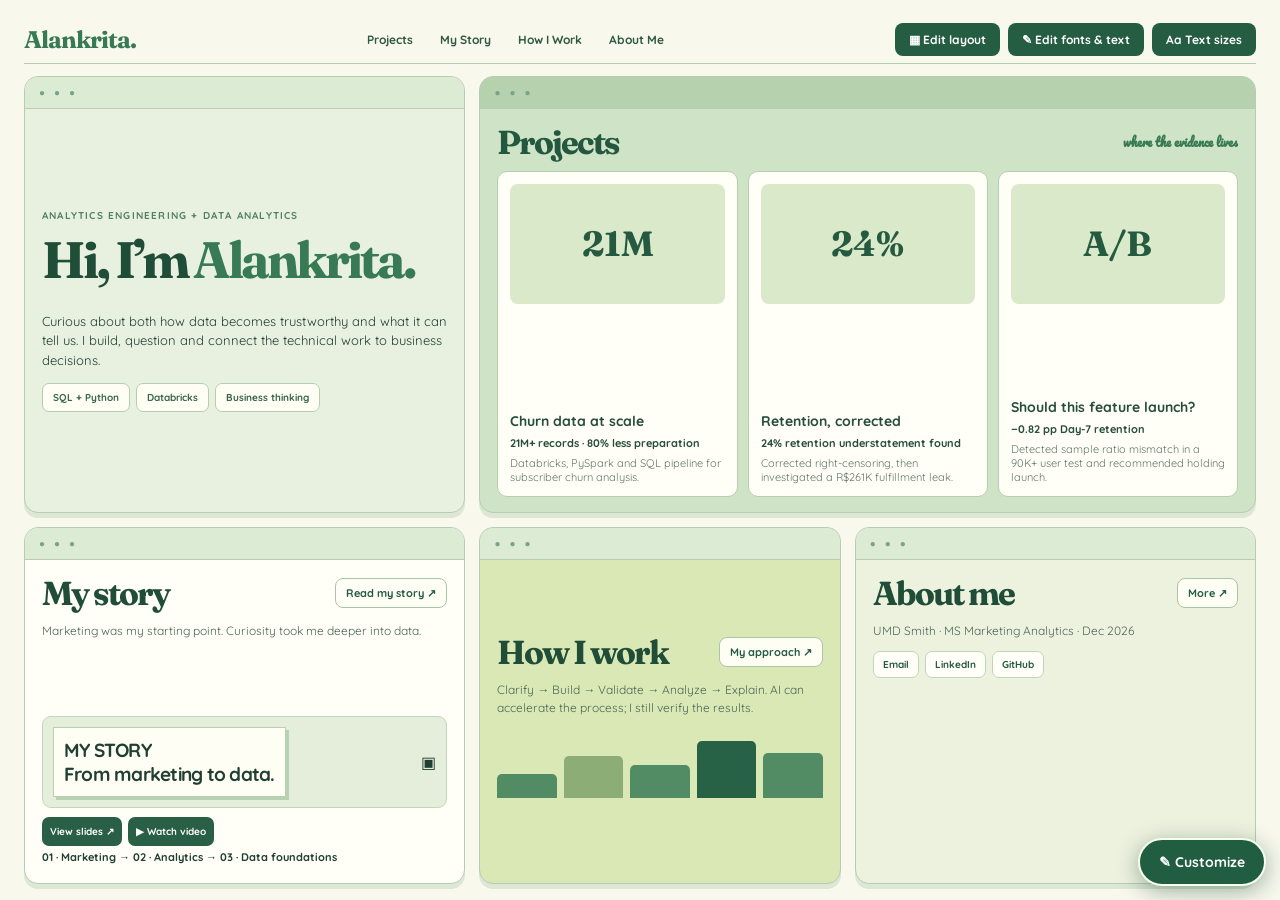
==== index.html @ 5e0993a4 "Add select-any-element visual drag and resize editing on GitHub portfolio" ====
<!doctype html><html lang="en"><head><meta charset="utf-8"><meta name="viewport" content="width=device-width,initial-scale=1"><title>Alankrita Srivastava — Portfolio</title><link rel="preconnect" href="https://fonts.googleapis.com"><style>@import url('https://fonts.googleapis.com/css2?family=DM+Sans:wght@400;600;700;800&family=Space+Grotesk:wght@400;600;700&display=swap');
:root{--h:"Space Grotesk";--b:"DM Sans";--a:"Space Grotesk"}*{box-sizing:border-box}body{margin:0;background:#f8f8ed;color:#203e31;font-family:var(--b),sans-serif}button,input,textarea,select{font:inherit}button{cursor:pointer}.shell{height:100dvh;max-width:1450px;margin:auto;padding:16px 24px;display:flex;flex-direction:column;gap:12px}.top{height:48px;display:flex;align-items:center;justify-content:space-between;gap:10px;flex-shrink:0;border-bottom:1px solid #b9cdb4}.logo{font-family:var(--h);font-size:24px;color:#20533b;font-weight:700;letter-spacing:-1px}.nav{display:flex;gap:15px}.nav button{border:0;background:transparent;color:#315a43;font-size:12px;font-weight:800}.edit{background:#255d42;border:0;border-radius:8px;padding:9px 14px;color:white;font-size:12px;font-weight:800}.dashboard{flex:1;min-height:0;display:grid;grid-template-columns:1.1fr .9fr 1fr;grid-template-rows:1.1fr .9fr;gap:14px}.tile{position:relative;min-height:0;overflow:hidden;border:1px solid #b8cbb4;border-radius:14px;padding:48px 17px 15px;background:#fffef7;box-shadow:0 5px 0 #dce8d4}.tile:before{content:"";position:absolute;top:0;left:0;right:0;height:31px;background:#dcebd4;border-bottom:1px solid #b9cdb4}.tile:after{content:"●  ●  ●";position:absolute;top:9px;left:14px;color:#79a389;font-size:10px;letter-spacing:3px}.tile>*{position:relative}.intro{grid-column:1;grid-row:1;background:#e8f0df;display:flex;flex-direction:column;justify-content:center}.projects{grid-column:2/4;grid-row:1;background:#cfe3c7;display:flex;flex-direction:column;gap:12px}.projects:before{background:#b5d1ad}.story{grid-column:1;grid-row:2;display:flex;flex-direction:column}.how{grid-column:2;grid-row:2;background:#d9e8b5;display:flex;flex-direction:column;justify-content:center}.about{grid-column:3;grid-row:2;background:#edf2df}.eyebrow{font-size:10px;font-weight:800;letter-spacing:1.2px;color:#518062}h1,h2{font-family:var(--h),sans-serif;line-height:1.02;letter-spacing:-.06em}h1{font-size:clamp(33px,4vw,58px);margin:12px 0}h1 em{color:#387a54;font-style:normal}h2{font-size:clamp(23px,2.6vw,38px);margin:0}.intro p{font-size:13px;line-height:1.5}.chips{display:flex;gap:6px;flex-wrap:wrap}.chips span{background:#fffef5;color:#37664b;border:1px solid #b5cfae;border-radius:7px;padding:7px 10px;font-size:10px;font-weight:800}.head{display:flex;align-items:center;justify-content:space-between;gap:8px}.head button{border:1px solid #a9c5a7;background:#fffef5;border-radius:8px;padding:7px 10px;font-size:11px;font-weight:800;color:#255b44}.projects h2{color:#23573e}.hand{font-family:var(--a);font-size:12px;color:#4e7557;font-weight:700}.projectlist{flex:1;min-height:0;display:grid;grid-template-columns:repeat(3,minmax(0,1fr));gap:10px}.project{background:#fffef7;border:1px solid #b6cfae;border-radius:10px;text-align:left;padding:12px;display:flex;flex-direction:column;justify-content:space-between;gap:8px;color:#264d3a;min-height:0}.project:hover{transform:translateY(-3px);box-shadow:0 6px 0 #b0cba5}.glyph{background:#d9e9ca;border-radius:8px;display:grid;place-items:center;width:100%;height:40%;min-height:48px;color:#255a40;font-family:var(--h);font-size:clamp(19px,3vw,35px);font-weight:700}.project b{display:block;font-size:14px}.project strong{display:block;font-size:11px;margin:6px 0}.project small{display:block;font-size:11px;color:#627867}.story p,.about p,.how p{font-size:12px;line-height:1.45;color:#4b6654}.steps{font-size:11px;font-weight:800;line-height:2}.links{display:flex;gap:6px;flex-wrap:wrap}.links a{color:#245a41;text-decoration:none;background:#fffef7;border:1px solid #bfd5b7;padding:6px 9px;border-radius:7px;font-size:10px;font-weight:800}.story-art{margin:auto 0 9px;background:#e4eeda;border:1px solid #c2d6bd;border-radius:9px;padding:10px;display:flex;align-items:center;justify-content:space-between;gap:8px}.mini-slide{background:#fffef5;padding:10px;box-shadow:3px 3px 0 #b7d1b1;border:1px solid #b7d1b1;font-size:clamp(12px,1.5vw,19px);font-weight:800;letter-spacing:-.04em}.story-actions{display:flex;gap:6px}.story-actions button{border:0;border-radius:7px;padding:8px;background:#285f45;color:white;font-size:10px;font-weight:800}.widget-graphic{margin:10px 0;display:flex;align-items:end;gap:7px;height:60px}.widget-graphic span{flex:1;border-radius:5px 5px 0 0;background:#518c65}.widget-graphic span:nth-child(1){height:40%}.widget-graphic span:nth-child(2){height:70%;background:#8cad76}.widget-graphic span:nth-child(3){height:55%}.widget-graphic span:nth-child(4){height:95%;background:#286246}.widget-graphic span:nth-child(5){height:75%}.overlay{position:fixed;inset:0;background:#183528bb;display:grid;place-items:center;padding:15px;z-index:10;backdrop-filter:blur(6px)}[hidden]{display:none!important}.dialog{width:min(700px,100%);max-height:90dvh;overflow:auto;background:#fbfcf2;border:2px solid #adc7a9;border-radius:17px;padding:28px;position:relative}.dialog h2{font-size:30px;margin:4px 0 15px}.close{position:absolute;right:18px;top:15px;background:white;border:1px solid #a6c5a6;border-radius:50%;width:34px;height:34px;font-size:22px}.detail{background:white;border:1px solid #c6d9bd;padding:13px;border-radius:10px;margin:9px 0;font-size:13px;line-height:1.55}.detail b{display:block;color:#276044;margin-bottom:4px}.video{aspect-ratio:16/9;width:100%;border:0;border-radius:12px;margin:9px 0}.editorgrid{display:grid;grid-template-columns:1fr 1fr;gap:10px}.field{display:flex;flex-direction:column;gap:5px;font-size:12px;font-weight:800}.field input,.field textarea,.field select{padding:10px;border:1px solid #b4cdae;border-radius:10px;background:white;color:#203d32;min-width:0}.field textarea{min-height:75px}.full{grid-column:1/-1}.action{border:0;background:#275c43;color:white;padding:11px 16px;border-radius:9px;font-size:12px;font-weight:800;margin:8px 6px 0 0}.muted{color:#526c5c;font-size:12px;line-height:1.5}.linkbtn{display:inline-block;color:#245b44;text-decoration:none;font-weight:800;font-size:12px;margin-top:12px}
@media(max-width:800px){.shell{padding:8px;gap:6px}.top{height:34px}.logo{font-size:20px}.nav{display:none}.dashboard{grid-template-columns:1fr 1fr;grid-template-rows:1fr 1.7fr 1fr;gap:7px}.tile{border-radius:10px;padding:30px 9px 7px}.tile:before{height:23px}.tile:after{top:6px;font-size:8px}.intro{grid-column:1/3;grid-row:1}.projects{grid-column:1/3;grid-row:2;gap:5px}.story{grid-column:1;grid-row:3}.how{grid-column:2;grid-row:3}.about{display:none}.intro h1{font-size:25px;margin:4px 0}.intro p{font-size:10px;line-height:1.25;margin:3px 0}.chips{display:none}.eyebrow{font-size:8px}.head h2,.projects h2{font-size:19px}.hand{font-size:9px}.projectlist{gap:5px}.project{padding:6px;gap:5px}.glyph{font-size:17px;min-height:32px}.project b{font-size:10px}.project strong{font-size:9px;margin:2px 0}.project small{display:none}.story p,.about p,.how p{font-size:9px;margin:4px 0}.steps{display:none}.story-art{margin:4px 0;padding:5px}.mini-slide{padding:5px;font-size:10px}.story-actions button{font-size:9px;padding:5px}.widget-graphic{height:33px;margin:4px 0}.head button{font-size:9px;padding:5px}.editorgrid{grid-template-columns:1fr}}
.live-preview{background:#f4f5e9;border:1px solid #c5d6b9;border-radius:12px;padding:16px;margin:8px 0 12px}.live-preview h2{font-size:38px;margin:8px 0}.live-preview p{font-size:15px}.live-preview #liveAccent{font-size:25px}.live-tag{font-size:10px;letter-spacing:1px;font-weight:800;color:#69806b}h1,h2{color:var(--heading-color,#204d38)}body{color:var(--body-color,#203e31)}h1 em,.logo,.hand{color:var(--accent-color,#387a54)}.dialog{width:min(800px,100%)}.field select{cursor:pointer}.field input[type=color]{padding:4px}
.editor-actions{display:flex;align-items:center;gap:8px}
.layout-toolbar{display:flex;align-items:center;gap:10px;flex-wrap:wrap;background:#e0ebd4;border:1px solid #b4cda9;padding:8px 12px;border-radius:9px;font-size:11px;font-weight:800}
.layout-toolbar[hidden]{display:none!important}
.layout-toolbar button{border:1px solid #9fbd9e;background:#fffef5;border-radius:7px;color:#26563e;padding:6px 9px;font-size:11px;font-weight:800;cursor:pointer}
.dashboard.layout-mode{display:block;position:relative;touch-action:none;overflow:hidden;background:repeating-linear-gradient(0deg,transparent 0 23px,#d7e6d04d 24px),repeating-linear-gradient(90deg,transparent 0 23px,#d7e6d04d 24px);border:1px dashed #a7c1a0;border-radius:12px}
.dashboard.layout-mode .tile{position:absolute!important;display:flex;flex-direction:column;grid-column:auto!important;grid-row:auto!important;min-width:130px;min-height:115px;max-width:none;max-height:none;box-sizing:border-box;box-shadow:0 6px 0 #a6c7a777;user-select:none}
.dashboard.layout-mode .tile:before{cursor:grab}
.dashboard.layout-mode .tile.dragging{z-index:9;box-shadow:0 12px 24px #264d3933}
.dashboard.layout-mode .tile:after{pointer-events:none}
.widget-handle{position:absolute!important;z-index:4;top:0;left:0;right:0;height:32px;cursor:grab;touch-action:none}
.widget-handle:active{cursor:grabbing}
.widget-resize{position:absolute!important;z-index:5;right:1px;bottom:1px;width:24px;height:24px;cursor:nwse-resize;touch-action:none;background:linear-gradient(135deg,transparent 54%,#3d7a55 56%,#3d7a55 62%,transparent 64%,transparent 72%,#3d7a55 74%,#3d7a55 80%,transparent 82%);border-radius:0 0 10px 0}
.dashboard.layout-mode .tile .projectlist{min-height:0}
.dashboard.layout-mode .tile .project{overflow:hidden}
@media(max-width:800px){.editor-actions{gap:4px}.editor-actions .edit{padding:6px;font-size:9px}.layout-toolbar{font-size:9px;gap:5px}.layout-toolbar button{font-size:9px;padding:5px}.dashboard.layout-mode{display:grid;position:relative;touch-action:auto;overflow:visible}.dashboard.layout-mode .tile{position:relative!important;min-width:0;min-height:0;left:auto!important;top:auto!important;width:auto!important;height:auto!important;grid-column:initial!important;grid-row:initial!important}.dashboard.layout-mode .intro{grid-column:1/3!important;grid-row:1!important}.dashboard.layout-mode .projects{grid-column:1/3!important;grid-row:2!important}.dashboard.layout-mode .story{grid-column:1!important;grid-row:3!important}.dashboard.layout-mode .how{grid-column:2!important;grid-row:3!important}.widget-handle,.widget-resize{display:none!important}}

.dashboard .free-image{position:absolute;z-index:12;border:1px solid #8aa98e;border-radius:9px;box-shadow:0 5px 16px #1b3d2933;overflow:hidden;background:transparent;touch-action:none}
.dashboard .free-image img{width:100%;height:100%;object-fit:contain;display:block;pointer-events:none}
.dashboard .free-image .image-drag{position:absolute;inset:0;cursor:move;touch-action:none}
.dashboard .free-image .image-size{position:absolute;right:0;bottom:0;width:23px;height:23px;background:#245c43cc;color:white;cursor:nwse-resize;text-align:center;line-height:23px;touch-action:none}
.dashboard .free-image .image-delete{position:absolute;right:2px;top:2px;border:0;border-radius:50%;width:25px;height:25px;background:#fff;color:#6b2935;cursor:pointer;font-weight:900;z-index:2}
.dashboard:not(.image-editing) .free-image{border:0;box-shadow:none;pointer-events:none}
.dashboard:not(.image-editing) .free-image .image-drag,.dashboard:not(.image-editing) .free-image .image-size,.dashboard:not(.image-editing) .free-image .image-delete{display:none}
.dashboard.image-editing .free-image{outline:2px dashed #437d53;outline-offset:2px}
.dashboard.layout-mode .tile{z-index:1}
.dashboard.layout-mode .tile.dragging{z-index:9}
@media(max-width:800px){.dashboard .free-image{display:none}}
.dashboard{position:relative}.dashboard.layout-mode .free-image{z-index:15}.dashboard.layout-mode:not(.image-editing) .free-image{pointer-events:none}
.font-size-panel{position:fixed;z-index:30;right:20px;bottom:20px;width:min(310px,calc(100vw - 40px));background:#fffef5;border:2px solid #7aa783;border-radius:14px;padding:15px;box-shadow:0 10px 30px #1b3d2944;color:#234a35}
.font-size-panel[hidden]{display:none!important}.font-size-panel input[type=range]{width:100%;accent-color:#2a6b49}.font-size-panel .size-row{display:flex;align-items:center;justify-content:space-between;gap:8px;margin:10px 0}.font-size-panel button{border:1px solid #a9c6aa;border-radius:7px;background:#e4efdb;color:#234a35;padding:6px 9px;font-weight:800}.font-edit-selected{outline:2px dashed #397c55!important;outline-offset:3px;cursor:text!important}.font-edit-active [data-font-key]{cursor:pointer}.font-edit-active [data-font-key]:hover{outline:1px dashed #397c55;outline-offset:2px}
#floatingEditor{position:fixed;right:14px;bottom:14px;z-index:1000;background:#205d41;color:white;border:2px solid #f7ffed;border-radius:999px;padding:13px 19px;font-weight:900;font-size:14px;box-shadow:0 5px 22px #143e2e66;display:block!important;visibility:visible!important}#floatingEditorMenu{position:fixed;right:14px;bottom:70px;z-index:1000;background:#fffef5;border:2px solid #8fb79b;border-radius:13px;padding:9px;box-shadow:0 8px 30px #163b2b44;width:min(250px,calc(100vw - 28px))}#floatingEditorMenu[hidden]{display:none!important}#floatingEditorMenu button{display:block;width:100%;text-align:left;background:transparent;color:#1d5139;border:0;border-radius:7px;padding:11px;font-weight:800;font-size:13px}#floatingEditorMenu button:hover{background:#e2efdd}.font-size-panel{bottom:76px!important;z-index:1001!important}@media(max-width:800px){.editor-actions{display:none!important}#floatingEditor{bottom:12px;right:12px}}
#elementControls{position:fixed;z-index:1100;left:50%;bottom:14px;transform:translateX(-50%);display:flex;align-items:center;gap:10px;flex-wrap:wrap;background:#fffef5;color:#24533d;border:2px solid #6e9f77;border-radius:12px;padding:9px 12px;box-shadow:0 7px 25px #173e2a55;font-size:12px}
#elementControls[hidden],#elementSelection[hidden]{display:none!important}#elementControls button{border:1px solid #a3c6a4;border-radius:7px;padding:6px;background:#e6efdc;color:#24533d;font-weight:800}
#elementSelection{position:fixed;z-index:1099;pointer-events:none;border:2px solid #237c4c;outline:1px dashed #fff;box-shadow:0 0 0 2px #237c4c44}
#elementMove{position:absolute;top:-24px;left:-2px;height:23px;background:#237c4c;color:white;font-size:11px;font-weight:800;padding:3px 12px;cursor:move;pointer-events:auto;touch-action:none}
#elementResize{position:absolute;right:-9px;bottom:-9px;background:#237c4c;color:white;border:2px solid white;border-radius:4px;width:23px;height:23px;text-align:center;cursor:nwse-resize;pointer-events:auto;touch-action:none}
body.free-edit-mode #desktopGrid .tile *:not(.widget-handle):not(.widget-resize){cursor:crosshair}body.free-edit-mode #desktopGrid .tile *:hover{outline:1px dashed #42895a}body.free-edit-mode #desktopGrid{overflow:visible}body.free-edit-mode #desktopGrid .tile{overflow:visible}
</style></head><body><div class="shell"><header class="top"><div class="logo">Alankrita.</div><nav class="nav"><button onclick="openDetail('projects')">Projects</button><button onclick="openDetail('story')">My Story</button><button onclick="openDetail('how')">How I Work</button><button onclick="openDetail('about')">About Me</button></nav><div class="editor-actions"><button class="edit" id="layoutToggle" onclick="toggleLayout()">▦ Edit layout</button><button class="edit" onclick="editSite()">✎ Edit fonts & text</button><button class="edit" id="sizeModeButton" onclick="toggleFontSizeMode()">Aa Text sizes</button></div></header><div class="layout-toolbar" id="layoutToolbar" hidden><span>Drag windows to move · Drag bottom-right corners to resize</span><button onclick="addImageFromPicker()">+ Add image</button><button onclick="addGraphic()">+ Graphic</button><button onclick="toggleFreeEdit()">◇ Edit every element</button><button onclick="resetLayout()">Reset layout</button><button onclick="downloadData()">Export changes</button><button onclick="toggleLayout()">Done</button></div><input type="file" id="imagePicker" accept="image/*" hidden onchange="receiveImageFiles(this.files)"><main class="dashboard" id="desktopGrid"><section class="tile intro" data-widget="intro"><div class="eyebrow">ANALYTICS ENGINEERING + DATA ANALYTICS</div><h1>Hi, I’m <em>Alankrita.</em></h1><p id="intro"></p><div class="chips"><span>SQL + Python</span><span>Databricks</span><span>Business thinking</span></div></section><section class="tile projects" data-widget="projects"><div class="head"><h2>Projects</h2><span class="hand">where the evidence lives</span></div><div class="projectlist" id="projects"></div></section><section class="tile story" data-widget="story"><div class="head"><h2>My story</h2><button onclick="openDetail('story')">Read my story ↗</button></div><p id="story"></p><div class="story-art"><div class="mini-slide">MY STORY<br>From marketing to data.</div><span>▣</span></div><div class="story-actions"><button onclick="openDetail('story')">View slides ↗</button><button onclick="openStoryVideo()">▶ Watch video</button></div><div class="steps">01 · Marketing → 02 · Analytics → 03 · Data foundations</div></section><section class="tile how" data-widget="how"><div class="head"><h2>How I work</h2><button onclick="openDetail('how')">My approach ↗</button></div><p id="how"></p><div class="widget-graphic"><span></span><span></span><span></span><span></span><span></span></div></section><section class="tile about" data-widget="about"><div class="head"><h2>About me</h2><button onclick="openDetail('about')">More ↗</button></div><p id="about"></p><div class="links"><a id="email">Email</a><a id="linkedin" target="_blank" rel="noopener noreferrer">LinkedIn</a><a id="github" target="_blank" rel="noopener noreferrer">GitHub</a></div></section></main></div><button id="floatingEditor" type="button" onclick="toggleEditorMenu()" aria-label="Open website editing tools">✎ Customize</button><div id="floatingEditorMenu" hidden><button onclick="toggleFontSizeMode();toggleEditorMenu()">Aa Resize text</button><button onclick="toggleLayout();toggleEditorMenu()">▦ Move widgets</button><button onclick="toggleFreeEdit();toggleEditorMenu()">◇ Edit every element</button><button onclick="editSite();toggleEditorMenu()">Fonts, colors & content</button><button onclick="addImageFromPicker();toggleEditorMenu()">+ Add image</button></div><div id="elementControls" hidden><strong id="elementLabel">Selected element</strong><span>Drag to move · corner to resize</span><button onclick="duplicateSelected()">Duplicate</button><button onclick="resetSelectedElement()">Reset</button><button onclick="toggleFreeEdit()">Done</button></div><div id="elementSelection" hidden><div id="elementMove" title="Drag element">Move</div><div id="elementResize" title="Resize element">↘</div></div><div class="font-size-panel" id="fontSizePanel" hidden><strong>Text size</strong><div id="fontSizeTarget" style="font-size:12px;margin:6px 0"></div><div class="size-row"><button onclick="adjustSelectedFont(-1)">−</button><input id="fontSizeRange" type="range" min="8" max="90" step="1" oninput="setSelectedFontSize(this.value)"><button onclick="adjustSelectedFont(1)">+</button><strong id="fontSizeValue"></strong></div><button onclick="applyFontSizeCategory()" id="applyAllSize">Apply to all in category</button><button onclick="resetSelectedFont()">Reset size</button><button onclick="closeFontPanel()">Done</button></div><div class="overlay" id="overlay" hidden><div class="dialog" role="dialog" aria-modal="true"><button class="close" onclick="closeDialog()" aria-label="Close">×</button><div id="dialogbody"></div></div></div><script>
const defaults={intro:"Curious about both how data becomes trustworthy and what it can tell us. I build, question and connect the technical work to business decisions.",story:"Marketing was my starting point. Curiosity took me deeper into data.",how:"Clarify → Build → Validate → Analyze → Explain. AI can accelerate the process; I still verify the results.",about:"UMD Smith · MS Marketing Analytics · Dec 2026",email:"",linkedin:"https://www.linkedin.com/",github:"https://github.com/alansri08",headingFont:"Fraunces",bodyFont:"Quicksand",accentFont:"Pacifico",headingColor:"#204d38",bodyColor:"#203e31",accentColor:"#387a54",storyVideo:"",projects:[{title:"Churn data at scale",metric:"21M+ records · 80% less preparation",desc:"Databricks, PySpark and SQL pipeline for subscriber churn analysis.",glyph:"21M",video:"",link:"https://github.com/alansri08/kkbox-churn-prediction"},{title:"Retention, corrected",metric:"24% retention understatement found",desc:"Corrected right-censoring, then investigated a R$261K fulfillment leak.",glyph:"24%",video:"",link:"https://github.com/alansri08/ecommerce-funnel-cohort-analysis"},{title:"Should this feature launch?",metric:"−0.82 pp Day-7 retention",desc:"Detected sample ratio mismatch in a 90K+ user test and recommended holding launch.",glyph:"A/B",video:"",link:"https://github.com/alansri08/mobile-app-growth-experimentation"}]};
let d;try{d={...defaults,...JSON.parse(localStorage.getItem("alankrita-portfolio")||"{}")}}catch{d=structuredClone(defaults)}if(!Array.isArray(d.projects)||d.projects.length!==3)d.projects=structuredClone(defaults.projects);
const $=id=>document.getElementById(id),esc=s=>String(s??"").replace(/[&<>"']/g,c=>({"&":"&amp;","<":"&lt;",">":"&gt;",'"':"&quot;","'":"&#39;"}[c]));
function embed(raw){try{const u=new URL(raw);const h=u.hostname.replace(/^www\./,"");let id;if(h==="youtu.be")id=u.pathname.split("/")[1];else if(["youtube.com","m.youtube.com","youtube-nocookie.com"].includes(h))id=u.searchParams.get("v")||u.pathname.match(/^\/(?:embed|shorts|live)\/([^/]+)/)?.[1];if(id&&/^[a-zA-Z0-9_-]{11}$/.test(id))return "https://www.youtube-nocookie.com/embed/"+id;if(["loom.com","share.loom.com"].includes(h)){id=u.pathname.match(/^\/(?:share|embed)\/([a-zA-Z0-9-]+)/)?.[1];if(id&&/^[a-zA-Z0-9-]{12,}$/.test(id))return "https://www.loom.com/embed/"+id}}catch{}return null}
function video(raw){const src=embed(raw);return src?'<iframe class="video" loading="lazy" allow="accelerometer; autoplay; encrypted-media; picture-in-picture" allowfullscreen title="Video walkthrough" src="'+esc(src)+'"></iframe>':""}
function render(){for(const k of ["intro","story","how","about"])$(k).textContent=d[k];$("projects").innerHTML=d.projects.map((p,i)=>'<button class="project" onclick="openDetail('+i+')"><span class="glyph">'+esc(p.glyph)+'</span><span><b>'+esc(p.title)+'</b><strong>'+esc(p.metric)+'</strong><small>'+esc(p.desc)+'</small></span></button>').join("");$("email").href=d.email?"mailto:"+d.email:"#";$("linkedin").href=d.linkedin;$("github").href=d.github;document.documentElement.style.setProperty("--h",'"'+d.headingFont+'"');document.documentElement.style.setProperty("--b",'"'+d.bodyFont+'"');document.documentElement.style.setProperty("--a",'"'+d.accentFont+'"');document.documentElement.style.setProperty("--heading-color",d.headingColor||"#204d38");document.documentElement.style.setProperty("--body-color",d.bodyColor||"#203e31");document.documentElement.style.setProperty("--accent-color",d.accentColor||"#387a54");const fonts=[d.headingFont,d.bodyFont,d.accentFont];let link=$("fontlink");if(!link){link=document.createElement("link");link.id="fontlink";link.rel="stylesheet";document.head.appendChild(link)}link.href="https://fonts.googleapis.com/css2?"+[...new Set(fonts)].map(x=>"family="+encodeURIComponent(x).replace(/%20/g,"+").replace(/%2B/g,"+")).join("&")+"&display=swap";applyFontSizes();applyElementStyles()}
function show(html){$("dialogbody").innerHTML=html;$("overlay").hidden=false}
function closeDialog(){$("overlay").hidden=true;$("dialogbody").innerHTML=""}
function openStoryVideo(){show("<h2>My Story — Video</h2>"+(video(d.storyVideo)||'<p class="muted">Add your YouTube or Loom link using Edit site to play your video here.</p>'))}
function openDetail(key){let title,body="";if(typeof key==="number"){const p=d.projects[key];title=p.title;body='<p class="muted">'+esc(p.desc)+'</p>'+video(p.video)+'<div class="detail"><b>Key result</b>'+esc(p.metric)+'</div><a class="linkbtn" target="_blank" rel="noopener noreferrer" href="'+esc(p.link)+'">Explore project on GitHub ↗</a>'}else if(key==="projects"){title="Featured projects";body=d.projects.map((p,i)=>'<button class="project detail" onclick="openDetail('+i+')">'+esc(p.title)+" — "+esc(p.metric)+'</button>').join("")}else{title=({story:"My story",how:"How I work",about:"About me"})[key];body='<p class="muted">'+esc(d[key])+'</p>';if(key==="story")body+='<div class="detail"><b>My Story presentation</b>Presentation upload pending. The thumbnail on the homepage is a placeholder, not the original slides.</div><button class="action" onclick="openStoryVideo()">▶ Watch the video</button>'+video(d.storyVideo);if(key==="how")body+='<div class="detail"><b>My approach</b>Understand the business question, prepare and transform data, validate assumptions and outputs, and communicate decisions.</div>';if(key==="about")body+='<div class="detail">I’m completing an MS in Marketing Analytics at the University of Maryland, graduating December 2026. My experience spans marketing analytics, SQL, Databricks, Tableau, experimentation and AI-assisted workflows.</div>'}show('<h2>'+esc(title)+'</h2>'+body)}
const field=(label,key,val,type="text")=>'<label class="field '+(type==="textarea"?"full":"")+'">'+esc(label)+(type==="textarea"?'<textarea data-key="'+esc(key)+'">'+esc(val)+'</textarea>':'<input data-key="'+esc(key)+'" value="'+esc(val)+'">')+'</label>';
const colorField=(label,key,val)=>'<label class="field">'+esc(label)+'<input type="color" data-key="'+esc(key)+'" value="'+esc(val)+'" style="height:46px;width:100%;cursor:pointer"></label>';
const choose=(label,key,val,opts)=>'<label class="field">'+esc(label)+'<select data-key="'+esc(key)+'">'+opts.map(o=>'<option '+(o===val?"selected":"")+'>'+esc(o)+'</option>').join("")+'</select></label>';
function editSite(){let h='<h2>Edit your portfolio</h2><p class="muted">Try fonts and colors live. Changes appear immediately in the sample below and on the website behind this panel. Download updated data to publish.</p><div class="editorgrid">';h+='<div class="full live-preview"><span class="live-tag">LIVE TYPOGRAPHY PREVIEW</span><h2 id="liveHeading">Hi, I’m Alankrita.</h2><p id="liveBody">Curiosity meets data. The details matter.</p><div id="liveAccent">A little personality ✳</div></div>';for(const k of ["intro","story","how","about"])h+=field(k==="how"?"How I Work":k[0].toUpperCase()+k.slice(1),k,d[k],"textarea");for(const k of ["email","linkedin","github","storyVideo"])h+=field(k==="storyVideo"?"My Story YouTube/Loom URL":k,k,d[k]);h+=choose("Heading font","headingFont",d.headingFont,["Fraunces","DM Serif Display","Playfair Display","Cormorant Garamond","Berkshire Swash","Abril Fatface","Yeseva One","Righteous","Lobster","Pacifico","Poppins","Quicksand","Space Grotesk"])+choose("Body font","bodyFont",d.bodyFont,["DM Sans","Quicksand","Poppins","Montserrat","Lora","Nunito","Outfit","Manrope","Space Grotesk"])+choose("Handwritten font","accentFont",d.accentFont,["Pacifico","Lobster","Berkshire Swash","Satisfy","Dancing Script","Caveat","Cormorant Garamond"]);h+=colorField("Heading color","headingColor",d.headingColor||"#204d38")+colorField("Body text color","bodyColor",d.bodyColor||"#203e31")+colorField("Accent color","accentColor",d.accentColor||"#387a54");d.projects.forEach((p,i)=>{h+='<div class="full"><h3>Project '+(i+1)+'</h3></div>';for(const k of ["title","metric","desc","video","link"])h+=field(k==="video"?"YouTube/Loom URL":k,"p"+i+"."+k,p[k],k==="desc"?"textarea":"text")});h+='</div><button class="action" onclick="saveEdits()">Save locally</button><button class="action" onclick="downloadData()">Download updated data</button><p class="muted">To publish: replace data.json in your GitHub repository with the downloaded file. The live website loads that file for all visitors. Local edits are visible only to you until published.</p>';show(h);document.querySelectorAll("[data-key]").forEach(el=>{el.addEventListener("input",liveEdit);el.addEventListener("change",liveEdit)});livePreview()}
function livePreview(){const h=$("liveHeading"),b=$("liveBody"),a=$("liveAccent");if(!h)return;h.style.fontFamily='"'+d.headingFont+'",serif';h.style.color=d.headingColor||"#204d38";b.style.fontFamily='"'+d.bodyFont+'",sans-serif';b.style.color=d.bodyColor||"#203e31";a.style.fontFamily='"'+d.accentFont+'",cursive';a.style.color=d.accentColor||"#387a54"}
function liveEdit(){readEdits();render();livePreview();localStorage.setItem("alankrita-portfolio",JSON.stringify(d))}
function readEdits(){document.querySelectorAll("[data-key]").forEach(el=>{const key=el.dataset.key;if(/^p[0-9]+\./.test(key)){const m=key.match(/^p(\d+)\.(\w+)$/);if(m)d.projects[+m[1]][m[2]]=el.value}else d[key]=el.value})}
function saveEdits(){readEdits();localStorage.setItem("alankrita-portfolio",JSON.stringify(d));render();closeDialog()}
function downloadData(){readEdits();const blob=new Blob([JSON.stringify(d,null,2)],{type:"application/json"});const a=document.createElement("a");a.href=URL.createObjectURL(blob);a.download="data.json";a.click();setTimeout(()=>URL.revokeObjectURL(a.href),1000);localStorage.setItem("alankrita-portfolio",JSON.stringify(d));render()}

const widgetKeys=["intro","projects","story","how","about"];
const defaultLayout={intro:[0,0,32,52],projects:[33,0,67,52],story:[0,54,32,46],how:[33,54,32,46],about:[66,54,34,46]};
let editingLayout=false;
function layoutPositions(){const saved=d.layout&&typeof d.layout==="object"?d.layout:{};return Object.fromEntries(widgetKeys.map(k=>[k,Array.isArray(saved[k])&&saved[k].length===4?saved[k]:defaultLayout[k]]))}
function applyLayout(){const grid=$("desktopGrid");if(!grid)return;grid.classList.toggle("layout-mode",editingLayout||!!d.layout&&innerWidth>800);$("layoutToolbar").hidden=!editingLayout;$("layoutToggle").textContent=editingLayout?"✓ Layout mode":"▦ Edit layout";widgetKeys.forEach(k=>{const el=grid.querySelector('[data-widget="'+k+'"]');if(!el)return;if((editingLayout||d.layout)&&innerWidth>800){const p=layoutPositions()[k];el.style.left=p[0]+"%";el.style.top=p[1]+"%";el.style.width=p[2]+"%";el.style.height=p[3]+"%"}else{el.style.left="";el.style.top="";el.style.width="";el.style.height=""}el.querySelectorAll(".widget-handle,.widget-resize").forEach(n=>n.remove());if(editingLayout){const handle=document.createElement("div");handle.className="widget-handle";handle.setAttribute("aria-label","Drag "+k+" window");el.appendChild(handle);const resize=document.createElement("div");resize.className="widget-resize";resize.setAttribute("aria-label","Resize "+k+" window");el.appendChild(resize);if(innerWidth>800){handle.addEventListener("pointerdown",e=>startWidgetPointer(e,k,"move"));resize.addEventListener("pointerdown",e=>startWidgetPointer(e,k,"resize"))}}});renderFreeImages()}
function toggleLayout(){editingLayout=!editingLayout;if(editingLayout&&!d.layout)d.layout=structuredClone(defaultLayout);applyLayout();saveSite()}
function resetLayout(){d.layout=structuredClone(defaultLayout);applyLayout();localStorage.setItem("alankrita-portfolio",JSON.stringify(d))}
function startWidgetPointer(e,k,mode){if(!editingLayout||innerWidth<=800||e.button!==0)return;e.preventDefault();const grid=$("desktopGrid"),tile=grid.querySelector('[data-widget="'+k+'"]');const bounds=grid.getBoundingClientRect(),p=layoutPositions()[k].slice();const startX=e.clientX,startY=e.clientY;const handle=e.currentTarget;handle.setPointerCapture(e.pointerId);tile.classList.add("dragging");const onMove=ev=>{const dx=(ev.clientX-startX)/bounds.width*100,dy=(ev.clientY-startY)/bounds.height*100;let next;if(mode==="move"){next=[Math.max(0,Math.min(100-p[2],p[0]+dx)),Math.max(0,Math.min(100-p[3],p[1]+dy)),p[2],p[3]]}else{next=[p[0],p[1],Math.max(15,Math.min(100-p[0],p[2]+dx)),Math.max(20,Math.min(100-p[1],p[3]+dy))]}d.layout=d.layout||{};d.layout[k]=next;tile.style.left=next[0]+"%";tile.style.top=next[1]+"%";tile.style.width=next[2]+"%";tile.style.height=next[3]+"%"};const finish=()=>{handle.removeEventListener("pointermove",onMove);handle.removeEventListener("pointerup",finish);handle.removeEventListener("pointercancel",finish);tile.classList.remove("dragging");localStorage.setItem("alankrita-portfolio",JSON.stringify(d))};handle.addEventListener("pointermove",onMove);handle.addEventListener("pointerup",finish);handle.addEventListener("pointercancel",finish)}

function saveSite(){try{localStorage.setItem("alankrita-portfolio",JSON.stringify(d))}catch(e){alert("Browser storage is full. Try a smaller image or export your data now.")}}
function addImageFromPicker(){if(!editingLayout){toggleLayout()}$("imagePicker").click()}
function receiveImageFiles(files){for(const file of Array.from(files||[])){if(!file.type.startsWith("image/"))continue;if(file.size>5*1024*1024){alert("Please use an image smaller than 5 MB.");continue}const reader=new FileReader();reader.onload=()=>{addFreeImage(String(reader.result));$("imagePicker").value=""};reader.readAsDataURL(file)}}
function addFreeImage(src){if(!/^data:image\/(png|jpeg|webp|gif|svg\+xml);base64,/.test(src))return;d.images=Array.isArray(d.images)?d.images:[];d.images.push({id:"img"+Date.now()+Math.random().toString(36).slice(2),src,x:36,y:25,w:22,h:30});saveSite();renderFreeImages()}
function addGraphic(){if(!editingLayout)toggleLayout();const svg='<svg xmlns="http://www.w3.org/2000/svg" width="420" height="260" viewBox="0 0 420 260"><rect x="10" y="10" width="400" height="240" rx="25" fill="#d9e9c8"/><circle cx="95" cy="115" r="54" fill="#79ab7e"/><rect x="180" y="72" width="35" height="125" rx="9" fill="#285d42"/><rect x="235" y="105" width="35" height="92" rx="9" fill="#4e9167"/><rect x="290" y="45" width="35" height="152" rx="9" fill="#87b775"/><path d="M45 205H365" stroke="#285d42" stroke-width="6"/></svg>';addFreeImage("data:image/svg+xml;base64,"+btoa(svg))}
function renderFreeImages(){const grid=$("desktopGrid");if(!grid)return;grid.classList.toggle("image-editing",editingLayout);grid.querySelectorAll(".free-image").forEach(el=>el.remove());if(!Array.isArray(d.images))return;for(const item of d.images){if(!item||!/^data:image\/(png|jpeg|webp|gif|svg\+xml);base64,/.test(item.src))continue;const el=document.createElement("div");el.className="free-image";el.style.left=item.x+"%";el.style.top=item.y+"%";el.style.width=item.w+"%";el.style.height=item.h+"%";const img=document.createElement("img");img.src=item.src;img.alt="Decorative portfolio graphic";el.appendChild(img);if(editingLayout){const move=document.createElement("div");move.className="image-drag";move.title="Drag to move";el.appendChild(move);const size=document.createElement("div");size.className="image-size";size.textContent="↘";size.title="Drag to resize";el.appendChild(size);const del=document.createElement("button");del.className="image-delete";del.textContent="×";del.title="Remove image";del.onclick=()=>{d.images=d.images.filter(x=>x.id!==item.id);saveSite();renderFreeImages()};el.appendChild(del);move.addEventListener("pointerdown",e=>moveFreeImage(e,item,el,false));size.addEventListener("pointerdown",e=>moveFreeImage(e,item,el,true))}grid.appendChild(el)}}
function moveFreeImage(e,item,el,resizing){if(!editingLayout||e.button!==0)return;e.preventDefault();e.stopPropagation();const handle=e.currentTarget,grid=$("desktopGrid"),b=grid.getBoundingClientRect(),origin={...item},sx=e.clientX,sy=e.clientY;handle.setPointerCapture(e.pointerId);const onMove=ev=>{const dx=(ev.clientX-sx)/b.width*100,dy=(ev.clientY-sy)/b.height*100;if(resizing){item.w=Math.max(5,Math.min(100-item.x,origin.w+dx));item.h=Math.max(5,Math.min(100-item.y,origin.h+dy))}else{item.x=Math.max(0,Math.min(100-item.w,origin.x+dx));item.y=Math.max(0,Math.min(100-item.h,origin.y+dy))}el.style.left=item.x+"%";el.style.top=item.y+"%";el.style.width=item.w+"%";el.style.height=item.h+"%"};const end=()=>{handle.removeEventListener("pointermove",onMove);handle.removeEventListener("pointerup",end);handle.removeEventListener("pointercancel",end);saveSite()};handle.addEventListener("pointermove",onMove);handle.addEventListener("pointerup",end);handle.addEventListener("pointercancel",end)}
document.addEventListener("paste",e=>{if(!editingLayout||(e.target instanceof Element&&e.target.closest("input,textarea,[contenteditable=true]")))return;const images=Array.from(e.clipboardData?.items||[]).filter(x=>x.type.startsWith("image/"));if(!images.length)return;e.preventDefault();receiveImageFiles(images.map(x=>x.getAsFile()).filter(Boolean))});


let fontSizeMode=false,selectedFontKey=null;
function fontTargets(){const entries=[["hero-title",".intro h1"],["eyebrow",".intro .eyebrow"],["hero-body",".intro p"],["projects-title",".projects h2"],["story-title",".story h2"],["story-body",".story p"],["how-title",".how h2"],["how-body",".how p"],["about-title",".about h2"],["about-body",".about p"],["story-slide",".mini-slide"],["project-caption",".projects .hand"]];for(let i=0;i<3;i++){entries.push(["project-"+i+"-title",".project:nth-child("+(i+1)+") b"],["project-"+i+"-metric",".project:nth-child("+(i+1)+") strong"],["project-"+i+"-desc",".project:nth-child("+(i+1)+") small"],["project-"+i+"-glyph",".project:nth-child("+(i+1)+") .glyph"])}return entries}
function applyFontSizes(){for(const [key,selector] of fontTargets()){const el=document.querySelector(selector);if(!el)continue;el.dataset.fontKey=key;if(d.fontSizes&&Number.isFinite(+d.fontSizes[key]))el.style.fontSize=d.fontSizes[key]+"px";else el.style.fontSize=""}}
function toggleEditorMenu(){$("floatingEditorMenu").hidden=!$("floatingEditorMenu").hidden}
function toggleFontSizeMode(){fontSizeMode=!fontSizeMode;document.body.classList.toggle("font-edit-active",fontSizeMode);$("sizeModeButton").textContent=fontSizeMode?"✓ Done sizing":"Aa Text sizes";if(!fontSizeMode)closeFontPanel();applyFontSizes()}
function openFontPanel(el){if(!fontSizeMode)return;document.querySelectorAll(".font-edit-selected").forEach(x=>x.classList.remove("font-edit-selected"));el.classList.add("font-edit-selected");selectedFontKey=el.dataset.fontKey;$("fontSizePanel").hidden=false;$("fontSizeTarget").textContent=el.textContent.slice(0,80)+" · "+fontCategory(selectedFontKey).replaceAll("-"," ");const size=Math.round(parseFloat(getComputedStyle(el).fontSize));$("fontSizeRange").value=String(size);$("fontSizeValue").textContent=size+" px"}
function setSelectedFontSize(value){if(!selectedFontKey)return;const size=Math.max(8,Math.min(90,Number(value)||16));d.fontSizes=d.fontSizes||{};d.fontSizes[selectedFontKey]=size;applyFontSizes();$("fontSizeRange").value=String(size);$("fontSizeValue").textContent=size+" px";saveSite()}

function fontCategory(key){if(!key)return null;if(key.startsWith("project-"))return key.replace(/^project-\d+-/,"project-");if(key.endsWith("-title")||key==="hero-title")return "section-heading";if(key.endsWith("-body")||key==="hero-body")return "section-body";return key}
function applyFontSizeCategory(){if(!selectedFontKey)return;const size=Number($("fontSizeRange").value);const category=fontCategory(selectedFontKey);d.fontSizes=d.fontSizes||{};let count=0;for(const [key] of fontTargets()){if(fontCategory(key)===category){d.fontSizes[key]=size;count++}}applyFontSizes();saveSite();const button=$("applyAllSize");button.textContent="Applied to "+count+" elements";setTimeout(()=>{if(button)button.textContent="Apply to all in category"},1700)}

function adjustSelectedFont(delta){setSelectedFontSize(Number($("fontSizeRange").value)+delta)}
function resetSelectedFont(){if(!selectedFontKey)return;if(d.fontSizes)delete d.fontSizes[selectedFontKey];applyFontSizes();const el=document.querySelector('[data-font-key="'+selectedFontKey+'"]');if(el){const size=Math.round(parseFloat(getComputedStyle(el).fontSize));$("fontSizeRange").value=String(size);$("fontSizeValue").textContent=size+" px"}saveSite()}
function closeFontPanel(){$("fontSizePanel").hidden=true;document.querySelectorAll(".font-edit-selected").forEach(x=>x.classList.remove("font-edit-selected"));selectedFontKey=null}
document.addEventListener("click",e=>{if(!fontSizeMode||!(e.target instanceof Element))return;const el=e.target.closest("[data-font-key]");if(el&&!e.target.closest(".font-size-panel")){e.preventDefault();e.stopPropagation();openFontPanel(el)}},true);


let freeEdit=false,selectedElement=null;
function elementKey(el){const tile=el.closest("[data-widget]");if(!tile)return null;let key=tile.dataset.widget;let node=el;const chain=[];while(node!==tile){const parent=node.parentElement;if(!parent)return null;chain.unshift(Array.prototype.indexOf.call(parent.children,node));node=parent}return key+":"+chain.join(".")}
function elementFromKey(key){const [name,path]=key.split(":");let node=document.querySelector('[data-widget="'+name+'"]');if(!node)return null;if(path)for(const part of path.split(".")){node=node?.children[Number(part)];if(!node)return null}return node}
function applyElementStyles(){for(const [key,style] of Object.entries(d.elementStyles||{})){const el=elementFromKey(key);if(!el||!style)continue;el.style.transform="translate("+Number(style.x||0)+"px,"+Number(style.y||0)+"px)";if(style.w)el.style.width=Number(style.w)+"px";if(style.h)el.style.height=Number(style.h)+"px";el.style.minWidth="0";el.style.minHeight="0";el.style.flexShrink="0"}if(freeEdit)positionElementSelection()}
function toggleFreeEdit(){freeEdit=!freeEdit;document.body.classList.toggle("free-edit-mode",freeEdit);$("elementControls").hidden=!freeEdit;if(!freeEdit){selectedElement=null;$("elementSelection").hidden=true}else{$("elementLabel").textContent="Click any element to select"}}
function selectFreeElement(el){selectedElement=el;$("elementLabel").textContent=el.tagName.toLowerCase()+(el.className&&typeof el.className==="string"?" · "+el.className.split(" ")[0]:"");positionElementSelection()}
function positionElementSelection(){if(!freeEdit||!selectedElement||!selectedElement.isConnected){$("elementSelection").hidden=true;return}const r=selectedElement.getBoundingClientRect(),sel=$("elementSelection");sel.hidden=false;sel.style.left=r.left+"px";sel.style.top=r.top+"px";sel.style.width=r.width+"px";sel.style.height=r.height+"px"}
document.addEventListener("click",e=>{if(!freeEdit||!(e.target instanceof Element))return;const el=e.target.closest("#desktopGrid .tile *");if(!el||el.classList.contains("widget-handle")||el.classList.contains("widget-resize"))return;e.preventDefault();e.stopImmediatePropagation();selectFreeElement(el)},true);
function dragFreeElement(e,resize){if(!freeEdit||!selectedElement)return;e.preventDefault();const handle=e.currentTarget;handle.setPointerCapture(e.pointerId);const el=selectedElement,key=elementKey(el),saved=d.elementStyles?.[key]||{};const initial={x:Number(saved.x||0),y:Number(saved.y||0),w:Number(saved.w||el.getBoundingClientRect().width),h:Number(saved.h||el.getBoundingClientRect().height)};const sx=e.clientX,sy=e.clientY;const move=ev=>{const dx=ev.clientX-sx,dy=ev.clientY-sy;const next=resize?{...initial,w:Math.max(12,initial.w+dx),h:Math.max(12,initial.h+dy)}:{...initial,x:initial.x+dx,y:initial.y+dy};d.elementStyles=d.elementStyles||{};d.elementStyles[key]=next;el.style.transform="translate("+next.x+"px,"+next.y+"px)";el.style.width=next.w+"px";el.style.height=next.h+"px";el.style.minWidth="0";el.style.minHeight="0";el.style.flexShrink="0";positionElementSelection()};const end=()=>{handle.removeEventListener("pointermove",move);handle.removeEventListener("pointerup",end);handle.removeEventListener("pointercancel",end);saveSite()};handle.addEventListener("pointermove",move);handle.addEventListener("pointerup",end);handle.addEventListener("pointercancel",end)}
$("elementMove").addEventListener("pointerdown",e=>dragFreeElement(e,false));$("elementResize").addEventListener("pointerdown",e=>dragFreeElement(e,true));
function resetSelectedElement(){if(!selectedElement)return;const key=elementKey(selectedElement);if(d.elementStyles)delete d.elementStyles[key];selectedElement.style.transform="";selectedElement.style.width="";selectedElement.style.height="";selectedElement.style.minWidth="";selectedElement.style.minHeight="";selectedElement.style.flexShrink="";saveSite();positionElementSelection()}
function duplicateSelected(){if(!selectedElement)return;const el=selectedElement;const clone=el.cloneNode(true);clone.removeAttribute("id");clone.querySelectorAll("[id]").forEach(n=>n.removeAttribute("id"));clone.querySelectorAll("[onclick]").forEach(n=>n.removeAttribute("onclick"));clone.removeAttribute("onclick");el.after(clone);selectFreeElement(clone);saveSite();alert("Duplicated in this editing session. To persist new independent elements across reloads, use Add image; duplicate HTML elements are not yet saved.")}
window.addEventListener("scroll",positionElementSelection,true);window.addEventListener("resize",positionElementSelection);

window.addEventListener("resize",applyLayout);

document.addEventListener("keydown",e=>{if(e.key==="Escape")closeDialog()});$("overlay").addEventListener("click",e=>{if(e.target===$("overlay"))closeDialog()});
fetch("data.json").then(r=>r.ok?r.json():null).then(x=>{if(x&&!localStorage.getItem("alankrita-portfolio")){d={...d,...x};render();applyLayout();applyElementStyles()}}).catch(()=>{});render();applyLayout();
</script></body></html>
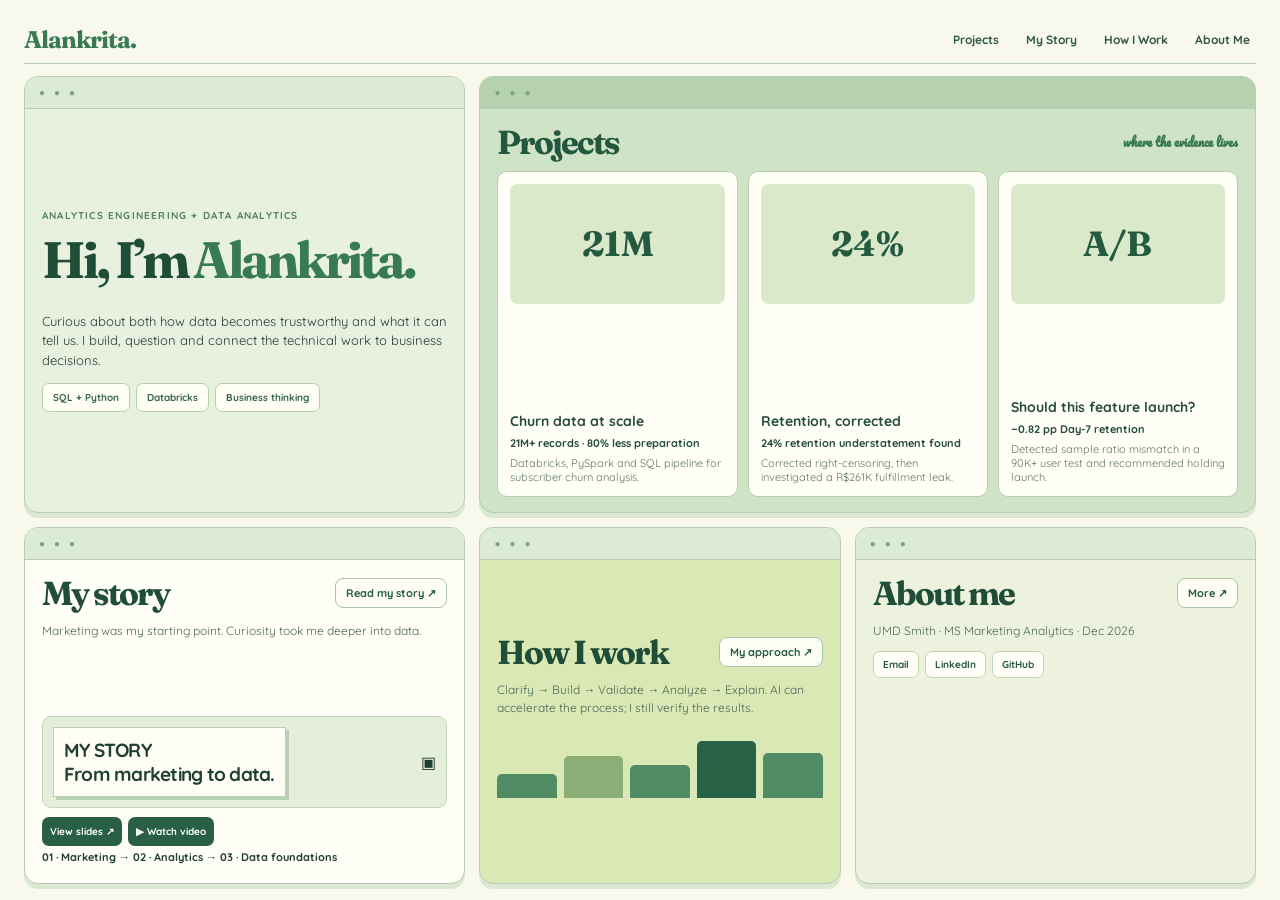
==== commit aab5842c: "Hide all portfolio editing controls on public website; enable only with edit URL parameter" ====
--- a/index.html
+++ b/index.html
@@ -39,7 +39,10 @@
 #elementMove{position:absolute;top:-24px;left:-2px;height:23px;background:#237c4c;color:white;font-size:11px;font-weight:800;padding:3px 12px;cursor:move;pointer-events:auto;touch-action:none}
 #elementResize{position:absolute;right:-9px;bottom:-9px;background:#237c4c;color:white;border:2px solid white;border-radius:4px;width:23px;height:23px;text-align:center;cursor:nwse-resize;pointer-events:auto;touch-action:none}
 body.free-edit-mode #desktopGrid .tile *:not(.widget-handle):not(.widget-resize){cursor:crosshair}body.free-edit-mode #desktopGrid .tile *:hover{outline:1px dashed #42895a}body.free-edit-mode #desktopGrid{overflow:visible}body.free-edit-mode #desktopGrid .tile{overflow:visible}
-</style></head><body><div class="shell"><header class="top"><div class="logo">Alankrita.</div><nav class="nav"><button onclick="openDetail('projects')">Projects</button><button onclick="openDetail('story')">My Story</button><button onclick="openDetail('how')">How I Work</button><button onclick="openDetail('about')">About Me</button></nav><div class="editor-actions"><button class="edit" id="layoutToggle" onclick="toggleLayout()">▦ Edit layout</button><button class="edit" onclick="editSite()">✎ Edit fonts & text</button><button class="edit" id="sizeModeButton" onclick="toggleFontSizeMode()">Aa Text sizes</button></div></header><div class="layout-toolbar" id="layoutToolbar" hidden><span>Drag windows to move · Drag bottom-right corners to resize</span><button onclick="addImageFromPicker()">+ Add image</button><button onclick="addGraphic()">+ Graphic</button><button onclick="toggleFreeEdit()">◇ Edit every element</button><button onclick="resetLayout()">Reset layout</button><button onclick="downloadData()">Export changes</button><button onclick="toggleLayout()">Done</button></div><input type="file" id="imagePicker" accept="image/*" hidden onchange="receiveImageFiles(this.files)"><main class="dashboard" id="desktopGrid"><section class="tile intro" data-widget="intro"><div class="eyebrow">ANALYTICS ENGINEERING + DATA ANALYTICS</div><h1>Hi, I’m <em>Alankrita.</em></h1><p id="intro"></p><div class="chips"><span>SQL + Python</span><span>Databricks</span><span>Business thinking</span></div></section><section class="tile projects" data-widget="projects"><div class="head"><h2>Projects</h2><span class="hand">where the evidence lives</span></div><div class="projectlist" id="projects"></div></section><section class="tile story" data-widget="story"><div class="head"><h2>My story</h2><button onclick="openDetail('story')">Read my story ↗</button></div><p id="story"></p><div class="story-art"><div class="mini-slide">MY STORY<br>From marketing to data.</div><span>▣</span></div><div class="story-actions"><button onclick="openDetail('story')">View slides ↗</button><button onclick="openStoryVideo()">▶ Watch video</button></div><div class="steps">01 · Marketing → 02 · Analytics → 03 · Data foundations</div></section><section class="tile how" data-widget="how"><div class="head"><h2>How I work</h2><button onclick="openDetail('how')">My approach ↗</button></div><p id="how"></p><div class="widget-graphic"><span></span><span></span><span></span><span></span><span></span></div></section><section class="tile about" data-widget="about"><div class="head"><h2>About me</h2><button onclick="openDetail('about')">More ↗</button></div><p id="about"></p><div class="links"><a id="email">Email</a><a id="linkedin" target="_blank" rel="noopener noreferrer">LinkedIn</a><a id="github" target="_blank" rel="noopener noreferrer">GitHub</a></div></section></main></div><button id="floatingEditor" type="button" onclick="toggleEditorMenu()" aria-label="Open website editing tools">✎ Customize</button><div id="floatingEditorMenu" hidden><button onclick="toggleFontSizeMode();toggleEditorMenu()">Aa Resize text</button><button onclick="toggleLayout();toggleEditorMenu()">▦ Move widgets</button><button onclick="toggleFreeEdit();toggleEditorMenu()">◇ Edit every element</button><button onclick="editSite();toggleEditorMenu()">Fonts, colors & content</button><button onclick="addImageFromPicker();toggleEditorMenu()">+ Add image</button></div><div id="elementControls" hidden><strong id="elementLabel">Selected element</strong><span>Drag to move · corner to resize</span><button onclick="duplicateSelected()">Duplicate</button><button onclick="resetSelectedElement()">Reset</button><button onclick="toggleFreeEdit()">Done</button></div><div id="elementSelection" hidden><div id="elementMove" title="Drag element">Move</div><div id="elementResize" title="Resize element">↘</div></div><div class="font-size-panel" id="fontSizePanel" hidden><strong>Text size</strong><div id="fontSizeTarget" style="font-size:12px;margin:6px 0"></div><div class="size-row"><button onclick="adjustSelectedFont(-1)">−</button><input id="fontSizeRange" type="range" min="8" max="90" step="1" oninput="setSelectedFontSize(this.value)"><button onclick="adjustSelectedFont(1)">+</button><strong id="fontSizeValue"></strong></div><button onclick="applyFontSizeCategory()" id="applyAllSize">Apply to all in category</button><button onclick="resetSelectedFont()">Reset size</button><button onclick="closeFontPanel()">Done</button></div><div class="overlay" id="overlay" hidden><div class="dialog" role="dialog" aria-modal="true"><button class="close" onclick="closeDialog()" aria-label="Close">×</button><div id="dialogbody"></div></div></div><script>
+
+/* Public visitors never see editor controls. Editing requires an explicit URL flag. */
+body:not(.owner-edit) .editor-actions,body:not(.owner-edit) .layout-toolbar,body:not(.owner-edit) #floatingEditor,body:not(.owner-edit) #floatingEditorMenu,body:not(.owner-edit) #elementControls,body:not(.owner-edit) #elementSelection,body:not(.owner-edit) #fontSizePanel,body:not(.owner-edit) .widget-handle,body:not(.owner-edit) .widget-resize,body:not(.owner-edit) .image-drag,body:not(.owner-edit) .image-size{display:none!important}
+</style></head><body><script>if(new URLSearchParams(location.search).get("edit")==="1")document.body.classList.add("owner-edit");</script><div class="shell"><header class="top"><div class="logo">Alankrita.</div><nav class="nav"><button onclick="openDetail('projects')">Projects</button><button onclick="openDetail('story')">My Story</button><button onclick="openDetail('how')">How I Work</button><button onclick="openDetail('about')">About Me</button></nav><div class="editor-actions"><button class="edit" id="layoutToggle" onclick="toggleLayout()">▦ Edit layout</button><button class="edit" onclick="editSite()">✎ Edit fonts & text</button><button class="edit" id="sizeModeButton" onclick="toggleFontSizeMode()">Aa Text sizes</button></div></header><div class="layout-toolbar" id="layoutToolbar" hidden><span>Drag windows to move · Drag bottom-right corners to resize</span><button onclick="addImageFromPicker()">+ Add image</button><button onclick="addGraphic()">+ Graphic</button><button onclick="toggleFreeEdit()">◇ Edit every element</button><button onclick="undoEdit()">↶ Undo</button><button onclick="redoEdit()">↷ Redo</button><button onclick="resetLayout()">Reset layout</button><button onclick="downloadData()">Export changes</button><button onclick="toggleLayout()">Done</button></div><input type="file" id="imagePicker" accept="image/*" hidden onchange="receiveImageFiles(this.files)"><main class="dashboard" id="desktopGrid"><section class="tile intro" data-widget="intro"><div class="eyebrow">ANALYTICS ENGINEERING + DATA ANALYTICS</div><h1>Hi, I’m <em>Alankrita.</em></h1><p id="intro"></p><div class="chips"><span>SQL + Python</span><span>Databricks</span><span>Business thinking</span></div></section><section class="tile projects" data-widget="projects"><div class="head"><h2>Projects</h2><span class="hand">where the evidence lives</span></div><div class="projectlist" id="projects"></div></section><section class="tile story" data-widget="story"><div class="head"><h2>My story</h2><button onclick="openDetail('story')">Read my story ↗</button></div><p id="story"></p><div class="story-art"><div class="mini-slide">MY STORY<br>From marketing to data.</div><span>▣</span></div><div class="story-actions"><button onclick="openDetail('story')">View slides ↗</button><button onclick="openStoryVideo()">▶ Watch video</button></div><div class="steps">01 · Marketing → 02 · Analytics → 03 · Data foundations</div></section><section class="tile how" data-widget="how"><div class="head"><h2>How I work</h2><button onclick="openDetail('how')">My approach ↗</button></div><p id="how"></p><div class="widget-graphic"><span></span><span></span><span></span><span></span><span></span></div></section><section class="tile about" data-widget="about"><div class="head"><h2>About me</h2><button onclick="openDetail('about')">More ↗</button></div><p id="about"></p><div class="links"><a id="email">Email</a><a id="linkedin" target="_blank" rel="noopener noreferrer">LinkedIn</a><a id="github" target="_blank" rel="noopener noreferrer">GitHub</a></div></section></main></div><button id="floatingEditor" type="button" onclick="toggleEditorMenu()" aria-label="Open website editing tools">✎ Customize</button><div id="floatingEditorMenu" hidden><button onclick="undoEdit();toggleEditorMenu()">↶ Undo</button><button onclick="redoEdit();toggleEditorMenu()">↷ Redo</button><button onclick="toggleFontSizeMode();toggleEditorMenu()">Aa Resize text</button><button onclick="toggleLayout();toggleEditorMenu()">▦ Move widgets</button><button onclick="toggleFreeEdit();toggleEditorMenu()">◇ Edit every element</button><button onclick="editSite();toggleEditorMenu()">Fonts, colors & content</button><button onclick="addImageFromPicker();toggleEditorMenu()">+ Add image</button></div><div id="elementControls" hidden><strong id="elementLabel">Selected element</strong><span>Drag to move · corner to resize</span><button onclick="undoEdit()">↶ Undo</button><button onclick="redoEdit()">↷ Redo</button><button onclick="duplicateSelected()">Duplicate</button><button onclick="resetSelectedElement()">Reset</button><button onclick="toggleFreeEdit()">Done</button></div><div id="elementSelection" hidden><div id="elementMove" title="Drag element">Move</div><div id="elementResize" title="Resize element">↘</div></div><div class="font-size-panel" id="fontSizePanel" hidden><strong>Text size</strong><div id="fontSizeTarget" style="font-size:12px;margin:6px 0"></div><div class="size-row"><button onclick="adjustSelectedFont(-1)">−</button><input id="fontSizeRange" type="range" min="8" max="90" step="1" oninput="setSelectedFontSize(this.value)"><button onclick="adjustSelectedFont(1)">+</button><strong id="fontSizeValue"></strong></div><button onclick="applyFontSizeCategory()" id="applyAllSize">Apply to all in category</button><button onclick="resetSelectedFont()">Reset size</button><button onclick="closeFontPanel()">Done</button></div><div class="overlay" id="overlay" hidden><div class="dialog" role="dialog" aria-modal="true"><button class="close" onclick="closeDialog()" aria-label="Close">×</button><div id="dialogbody"></div></div></div><script>
 const defaults={intro:"Curious about both how data becomes trustworthy and what it can tell us. I build, question and connect the technical work to business decisions.",story:"Marketing was my starting point. Curiosity took me deeper into data.",how:"Clarify → Build → Validate → Analyze → Explain. AI can accelerate the process; I still verify the results.",about:"UMD Smith · MS Marketing Analytics · Dec 2026",email:"",linkedin:"https://www.linkedin.com/",github:"https://github.com/alansri08",headingFont:"Fraunces",bodyFont:"Quicksand",accentFont:"Pacifico",headingColor:"#204d38",bodyColor:"#203e31",accentColor:"#387a54",storyVideo:"",projects:[{title:"Churn data at scale",metric:"21M+ records · 80% less preparation",desc:"Databricks, PySpark and SQL pipeline for subscriber churn analysis.",glyph:"21M",video:"",link:"https://github.com/alansri08/kkbox-churn-prediction"},{title:"Retention, corrected",metric:"24% retention understatement found",desc:"Corrected right-censoring, then investigated a R$261K fulfillment leak.",glyph:"24%",video:"",link:"https://github.com/alansri08/ecommerce-funnel-cohort-analysis"},{title:"Should this feature launch?",metric:"−0.82 pp Day-7 retention",desc:"Detected sample ratio mismatch in a 90K+ user test and recommended holding launch.",glyph:"A/B",video:"",link:"https://github.com/alansri08/mobile-app-growth-experimentation"}]};
 let d;try{d={...defaults,...JSON.parse(localStorage.getItem("alankrita-portfolio")||"{}")}}catch{d=structuredClone(defaults)}if(!Array.isArray(d.projects)||d.projects.length!==3)d.projects=structuredClone(defaults.projects);
 const $=id=>document.getElementById(id),esc=s=>String(s??"").replace(/[&<>"']/g,c=>({"&":"&amp;","<":"&lt;",">":"&gt;",'"':"&quot;","'":"&#39;"}[c]));
@@ -53,23 +56,28 @@
 const field=(label,key,val,type="text")=>'<label class="field '+(type==="textarea"?"full":"")+'">'+esc(label)+(type==="textarea"?'<textarea data-key="'+esc(key)+'">'+esc(val)+'</textarea>':'<input data-key="'+esc(key)+'" value="'+esc(val)+'">')+'</label>';
 const colorField=(label,key,val)=>'<label class="field">'+esc(label)+'<input type="color" data-key="'+esc(key)+'" value="'+esc(val)+'" style="height:46px;width:100%;cursor:pointer"></label>';
 const choose=(label,key,val,opts)=>'<label class="field">'+esc(label)+'<select data-key="'+esc(key)+'">'+opts.map(o=>'<option '+(o===val?"selected":"")+'>'+esc(o)+'</option>').join("")+'</select></label>';
-function editSite(){let h='<h2>Edit your portfolio</h2><p class="muted">Try fonts and colors live. Changes appear immediately in the sample below and on the website behind this panel. Download updated data to publish.</p><div class="editorgrid">';h+='<div class="full live-preview"><span class="live-tag">LIVE TYPOGRAPHY PREVIEW</span><h2 id="liveHeading">Hi, I’m Alankrita.</h2><p id="liveBody">Curiosity meets data. The details matter.</p><div id="liveAccent">A little personality ✳</div></div>';for(const k of ["intro","story","how","about"])h+=field(k==="how"?"How I Work":k[0].toUpperCase()+k.slice(1),k,d[k],"textarea");for(const k of ["email","linkedin","github","storyVideo"])h+=field(k==="storyVideo"?"My Story YouTube/Loom URL":k,k,d[k]);h+=choose("Heading font","headingFont",d.headingFont,["Fraunces","DM Serif Display","Playfair Display","Cormorant Garamond","Berkshire Swash","Abril Fatface","Yeseva One","Righteous","Lobster","Pacifico","Poppins","Quicksand","Space Grotesk"])+choose("Body font","bodyFont",d.bodyFont,["DM Sans","Quicksand","Poppins","Montserrat","Lora","Nunito","Outfit","Manrope","Space Grotesk"])+choose("Handwritten font","accentFont",d.accentFont,["Pacifico","Lobster","Berkshire Swash","Satisfy","Dancing Script","Caveat","Cormorant Garamond"]);h+=colorField("Heading color","headingColor",d.headingColor||"#204d38")+colorField("Body text color","bodyColor",d.bodyColor||"#203e31")+colorField("Accent color","accentColor",d.accentColor||"#387a54");d.projects.forEach((p,i)=>{h+='<div class="full"><h3>Project '+(i+1)+'</h3></div>';for(const k of ["title","metric","desc","video","link"])h+=field(k==="video"?"YouTube/Loom URL":k,"p"+i+"."+k,p[k],k==="desc"?"textarea":"text")});h+='</div><button class="action" onclick="saveEdits()">Save locally</button><button class="action" onclick="downloadData()">Download updated data</button><p class="muted">To publish: replace data.json in your GitHub repository with the downloaded file. The live website loads that file for all visitors. Local edits are visible only to you until published.</p>';show(h);document.querySelectorAll("[data-key]").forEach(el=>{el.addEventListener("input",liveEdit);el.addEventListener("change",liveEdit)});livePreview()}
+function editSite(){if(!document.body.classList.contains("owner-edit"))return;let h='<h2>Edit your portfolio</h2><p class="muted">Try fonts and colors live. Changes appear immediately in the sample below and on the website behind this panel. Download updated data to publish.</p><div class="editorgrid">';h+='<div class="full live-preview"><span class="live-tag">LIVE TYPOGRAPHY PREVIEW</span><h2 id="liveHeading">Hi, I’m Alankrita.</h2><p id="liveBody">Curiosity meets data. The details matter.</p><div id="liveAccent">A little personality ✳</div></div>';for(const k of ["intro","story","how","about"])h+=field(k==="how"?"How I Work":k[0].toUpperCase()+k.slice(1),k,d[k],"textarea");for(const k of ["email","linkedin","github","storyVideo"])h+=field(k==="storyVideo"?"My Story YouTube/Loom URL":k,k,d[k]);h+=choose("Heading font","headingFont",d.headingFont,["Fraunces","DM Serif Display","Playfair Display","Cormorant Garamond","Berkshire Swash","Abril Fatface","Yeseva One","Righteous","Lobster","Pacifico","Poppins","Quicksand","Space Grotesk"])+choose("Body font","bodyFont",d.bodyFont,["DM Sans","Quicksand","Poppins","Montserrat","Lora","Nunito","Outfit","Manrope","Space Grotesk"])+choose("Handwritten font","accentFont",d.accentFont,["Pacifico","Lobster","Berkshire Swash","Satisfy","Dancing Script","Caveat","Cormorant Garamond"]);h+=colorField("Heading color","headingColor",d.headingColor||"#204d38")+colorField("Body text color","bodyColor",d.bodyColor||"#203e31")+colorField("Accent color","accentColor",d.accentColor||"#387a54");d.projects.forEach((p,i)=>{h+='<div class="full"><h3>Project '+(i+1)+'</h3></div>';for(const k of ["title","metric","desc","video","link"])h+=field(k==="video"?"YouTube/Loom URL":k,"p"+i+"."+k,p[k],k==="desc"?"textarea":"text")});h+='</div><button class="action" onclick="saveEdits()">Save locally</button><button class="action" onclick="downloadData()">Download updated data</button><p class="muted">To publish: replace data.json in your GitHub repository with the downloaded file. The live website loads that file for all visitors. Local edits are visible only to you until published.</p>';show(h);document.querySelectorAll("[data-key]").forEach(el=>{el.addEventListener("input",liveEdit);el.addEventListener("change",liveEdit)});livePreview()}
 function livePreview(){const h=$("liveHeading"),b=$("liveBody"),a=$("liveAccent");if(!h)return;h.style.fontFamily='"'+d.headingFont+'",serif';h.style.color=d.headingColor||"#204d38";b.style.fontFamily='"'+d.bodyFont+'",sans-serif';b.style.color=d.bodyColor||"#203e31";a.style.fontFamily='"'+d.accentFont+'",cursive';a.style.color=d.accentColor||"#387a54"}
-function liveEdit(){readEdits();render();livePreview();localStorage.setItem("alankrita-portfolio",JSON.stringify(d))}
+function liveEdit(){readEdits();render();livePreview();saveSite()}
 function readEdits(){document.querySelectorAll("[data-key]").forEach(el=>{const key=el.dataset.key;if(/^p[0-9]+\./.test(key)){const m=key.match(/^p(\d+)\.(\w+)$/);if(m)d.projects[+m[1]][m[2]]=el.value}else d[key]=el.value})}
-function saveEdits(){readEdits();localStorage.setItem("alankrita-portfolio",JSON.stringify(d));render();closeDialog()}
-function downloadData(){readEdits();const blob=new Blob([JSON.stringify(d,null,2)],{type:"application/json"});const a=document.createElement("a");a.href=URL.createObjectURL(blob);a.download="data.json";a.click();setTimeout(()=>URL.revokeObjectURL(a.href),1000);localStorage.setItem("alankrita-portfolio",JSON.stringify(d));render()}
+function saveEdits(){readEdits();saveSite();render();closeDialog()}
+function downloadData(){readEdits();const blob=new Blob([JSON.stringify(d,null,2)],{type:"application/json"});const a=document.createElement("a");a.href=URL.createObjectURL(blob);a.download="data.json";a.click();setTimeout(()=>URL.revokeObjectURL(a.href),1000);saveSite();render()}
 
 const widgetKeys=["intro","projects","story","how","about"];
 const defaultLayout={intro:[0,0,32,52],projects:[33,0,67,52],story:[0,54,32,46],how:[33,54,32,46],about:[66,54,34,46]};
 let editingLayout=false;
 function layoutPositions(){const saved=d.layout&&typeof d.layout==="object"?d.layout:{};return Object.fromEntries(widgetKeys.map(k=>[k,Array.isArray(saved[k])&&saved[k].length===4?saved[k]:defaultLayout[k]]))}
 function applyLayout(){const grid=$("desktopGrid");if(!grid)return;grid.classList.toggle("layout-mode",editingLayout||!!d.layout&&innerWidth>800);$("layoutToolbar").hidden=!editingLayout;$("layoutToggle").textContent=editingLayout?"✓ Layout mode":"▦ Edit layout";widgetKeys.forEach(k=>{const el=grid.querySelector('[data-widget="'+k+'"]');if(!el)return;if((editingLayout||d.layout)&&innerWidth>800){const p=layoutPositions()[k];el.style.left=p[0]+"%";el.style.top=p[1]+"%";el.style.width=p[2]+"%";el.style.height=p[3]+"%"}else{el.style.left="";el.style.top="";el.style.width="";el.style.height=""}el.querySelectorAll(".widget-handle,.widget-resize").forEach(n=>n.remove());if(editingLayout){const handle=document.createElement("div");handle.className="widget-handle";handle.setAttribute("aria-label","Drag "+k+" window");el.appendChild(handle);const resize=document.createElement("div");resize.className="widget-resize";resize.setAttribute("aria-label","Resize "+k+" window");el.appendChild(resize);if(innerWidth>800){handle.addEventListener("pointerdown",e=>startWidgetPointer(e,k,"move"));resize.addEventListener("pointerdown",e=>startWidgetPointer(e,k,"resize"))}}});renderFreeImages()}
-function toggleLayout(){editingLayout=!editingLayout;if(editingLayout&&!d.layout)d.layout=structuredClone(defaultLayout);applyLayout();saveSite()}
-function resetLayout(){d.layout=structuredClone(defaultLayout);applyLayout();localStorage.setItem("alankrita-portfolio",JSON.stringify(d))}
-function startWidgetPointer(e,k,mode){if(!editingLayout||innerWidth<=800||e.button!==0)return;e.preventDefault();const grid=$("desktopGrid"),tile=grid.querySelector('[data-widget="'+k+'"]');const bounds=grid.getBoundingClientRect(),p=layoutPositions()[k].slice();const startX=e.clientX,startY=e.clientY;const handle=e.currentTarget;handle.setPointerCapture(e.pointerId);tile.classList.add("dragging");const onMove=ev=>{const dx=(ev.clientX-startX)/bounds.width*100,dy=(ev.clientY-startY)/bounds.height*100;let next;if(mode==="move"){next=[Math.max(0,Math.min(100-p[2],p[0]+dx)),Math.max(0,Math.min(100-p[3],p[1]+dy)),p[2],p[3]]}else{next=[p[0],p[1],Math.max(15,Math.min(100-p[0],p[2]+dx)),Math.max(20,Math.min(100-p[1],p[3]+dy))]}d.layout=d.layout||{};d.layout[k]=next;tile.style.left=next[0]+"%";tile.style.top=next[1]+"%";tile.style.width=next[2]+"%";tile.style.height=next[3]+"%"};const finish=()=>{handle.removeEventListener("pointermove",onMove);handle.removeEventListener("pointerup",finish);handle.removeEventListener("pointercancel",finish);tile.classList.remove("dragging");localStorage.setItem("alankrita-portfolio",JSON.stringify(d))};handle.addEventListener("pointermove",onMove);handle.addEventListener("pointerup",finish);handle.addEventListener("pointercancel",finish)}
+function toggleLayout(){if(!document.body.classList.contains("owner-edit"))return;editingLayout=!editingLayout;if(editingLayout&&!d.layout)d.layout=structuredClone(defaultLayout);applyLayout();saveSite()}
+function resetLayout(){d.layout=structuredClone(defaultLayout);applyLayout();saveSite()}
+function startWidgetPointer(e,k,mode){if(!editingLayout||innerWidth<=800||e.button!==0)return;e.preventDefault();const grid=$("desktopGrid"),tile=grid.querySelector('[data-widget="'+k+'"]');const bounds=grid.getBoundingClientRect(),p=layoutPositions()[k].slice();const startX=e.clientX,startY=e.clientY;const handle=e.currentTarget;handle.setPointerCapture(e.pointerId);tile.classList.add("dragging");const onMove=ev=>{const dx=(ev.clientX-startX)/bounds.width*100,dy=(ev.clientY-startY)/bounds.height*100;let next;if(mode==="move"){next=[Math.max(0,Math.min(100-p[2],p[0]+dx)),Math.max(0,Math.min(100-p[3],p[1]+dy)),p[2],p[3]]}else{next=[p[0],p[1],Math.max(15,Math.min(100-p[0],p[2]+dx)),Math.max(20,Math.min(100-p[1],p[3]+dy))]}d.layout=d.layout||{};d.layout[k]=next;tile.style.left=next[0]+"%";tile.style.top=next[1]+"%";tile.style.width=next[2]+"%";tile.style.height=next[3]+"%"};const finish=()=>{handle.removeEventListener("pointermove",onMove);handle.removeEventListener("pointerup",finish);handle.removeEventListener("pointercancel",finish);tile.classList.remove("dragging");saveSite()};handle.addEventListener("pointermove",onMove);handle.addEventListener("pointerup",finish);handle.addEventListener("pointercancel",finish)}
 
-function saveSite(){try{localStorage.setItem("alankrita-portfolio",JSON.stringify(d))}catch(e){alert("Browser storage is full. Try a smaller image or export your data now.")}}
+const undoHistory=[],redoHistory=[];let historyRestoring=false;
+function saveSite(){try{const next=JSON.stringify(d),previous=localStorage.getItem("alankrita-portfolio");if(previous===next)return;if(!historyRestoring&&previous){undoHistory.push(previous);if(undoHistory.length>60)undoHistory.shift();redoHistory.length=0}localStorage.setItem("alankrita-portfolio",next)}catch(e){alert("Browser storage is full. Try a smaller image or export your data now.")}}
+function restoreHistory(snapshot){historyRestoring=true;try{d=JSON.parse(snapshot);localStorage.setItem("alankrita-portfolio",snapshot);render();applyLayout();applyElementStyles();renderFreeImages();closeFontPanel();selectedElement=null;if(!$("overlay").hidden)closeDialog()}finally{historyRestoring=false}}
+function undoEdit(){if(!undoHistory.length){alert("Nothing to undo yet.");return}const current=localStorage.getItem("alankrita-portfolio")||JSON.stringify(d);redoHistory.push(current);restoreHistory(undoHistory.pop())}
+function redoEdit(){if(!redoHistory.length){alert("Nothing to redo yet.");return}const current=localStorage.getItem("alankrita-portfolio")||JSON.stringify(d);undoHistory.push(current);restoreHistory(redoHistory.pop())}
+document.addEventListener("keydown",e=>{if(!document.body.classList.contains("owner-edit"))return;if(!(e.ctrlKey||e.metaKey)||e.altKey)return;const k=e.key.toLowerCase();if(k!=="z"&&k!=="y")return;if(!undoHistory.length&&!redoHistory.length)return;e.preventDefault();e.stopImmediatePropagation();if(e.target instanceof HTMLElement&&e.target.matches("input,textarea,[contenteditable=true]"))e.target.blur();if(k==="y"||(k==="z"&&e.shiftKey))redoEdit();else undoEdit()},true);
 function addImageFromPicker(){if(!editingLayout){toggleLayout()}$("imagePicker").click()}
 function receiveImageFiles(files){for(const file of Array.from(files||[])){if(!file.type.startsWith("image/"))continue;if(file.size>5*1024*1024){alert("Please use an image smaller than 5 MB.");continue}const reader=new FileReader();reader.onload=()=>{addFreeImage(String(reader.result));$("imagePicker").value=""};reader.readAsDataURL(file)}}
 function addFreeImage(src){if(!/^data:image\/(png|jpeg|webp|gif|svg\+xml);base64,/.test(src))return;d.images=Array.isArray(d.images)?d.images:[];d.images.push({id:"img"+Date.now()+Math.random().toString(36).slice(2),src,x:36,y:25,w:22,h:30});saveSite();renderFreeImages()}
@@ -82,8 +90,8 @@
 let fontSizeMode=false,selectedFontKey=null;
 function fontTargets(){const entries=[["hero-title",".intro h1"],["eyebrow",".intro .eyebrow"],["hero-body",".intro p"],["projects-title",".projects h2"],["story-title",".story h2"],["story-body",".story p"],["how-title",".how h2"],["how-body",".how p"],["about-title",".about h2"],["about-body",".about p"],["story-slide",".mini-slide"],["project-caption",".projects .hand"]];for(let i=0;i<3;i++){entries.push(["project-"+i+"-title",".project:nth-child("+(i+1)+") b"],["project-"+i+"-metric",".project:nth-child("+(i+1)+") strong"],["project-"+i+"-desc",".project:nth-child("+(i+1)+") small"],["project-"+i+"-glyph",".project:nth-child("+(i+1)+") .glyph"])}return entries}
 function applyFontSizes(){for(const [key,selector] of fontTargets()){const el=document.querySelector(selector);if(!el)continue;el.dataset.fontKey=key;if(d.fontSizes&&Number.isFinite(+d.fontSizes[key]))el.style.fontSize=d.fontSizes[key]+"px";else el.style.fontSize=""}}
-function toggleEditorMenu(){$("floatingEditorMenu").hidden=!$("floatingEditorMenu").hidden}
-function toggleFontSizeMode(){fontSizeMode=!fontSizeMode;document.body.classList.toggle("font-edit-active",fontSizeMode);$("sizeModeButton").textContent=fontSizeMode?"✓ Done sizing":"Aa Text sizes";if(!fontSizeMode)closeFontPanel();applyFontSizes()}
+function toggleEditorMenu(){if(!document.body.classList.contains("owner-edit"))return;$("floatingEditorMenu").hidden=!$("floatingEditorMenu").hidden}
+function toggleFontSizeMode(){if(!document.body.classList.contains("owner-edit"))return;fontSizeMode=!fontSizeMode;document.body.classList.toggle("font-edit-active",fontSizeMode);$("sizeModeButton").textContent=fontSizeMode?"✓ Done sizing":"Aa Text sizes";if(!fontSizeMode)closeFontPanel();applyFontSizes()}
 function openFontPanel(el){if(!fontSizeMode)return;document.querySelectorAll(".font-edit-selected").forEach(x=>x.classList.remove("font-edit-selected"));el.classList.add("font-edit-selected");selectedFontKey=el.dataset.fontKey;$("fontSizePanel").hidden=false;$("fontSizeTarget").textContent=el.textContent.slice(0,80)+" · "+fontCategory(selectedFontKey).replaceAll("-"," ");const size=Math.round(parseFloat(getComputedStyle(el).fontSize));$("fontSizeRange").value=String(size);$("fontSizeValue").textContent=size+" px"}
 function setSelectedFontSize(value){if(!selectedFontKey)return;const size=Math.max(8,Math.min(90,Number(value)||16));d.fontSizes=d.fontSizes||{};d.fontSizes[selectedFontKey]=size;applyFontSizes();$("fontSizeRange").value=String(size);$("fontSizeValue").textContent=size+" px";saveSite()}
 
@@ -100,7 +108,7 @@
 function elementKey(el){const tile=el.closest("[data-widget]");if(!tile)return null;let key=tile.dataset.widget;let node=el;const chain=[];while(node!==tile){const parent=node.parentElement;if(!parent)return null;chain.unshift(Array.prototype.indexOf.call(parent.children,node));node=parent}return key+":"+chain.join(".")}
 function elementFromKey(key){const [name,path]=key.split(":");let node=document.querySelector('[data-widget="'+name+'"]');if(!node)return null;if(path)for(const part of path.split(".")){node=node?.children[Number(part)];if(!node)return null}return node}
 function applyElementStyles(){for(const [key,style] of Object.entries(d.elementStyles||{})){const el=elementFromKey(key);if(!el||!style)continue;el.style.transform="translate("+Number(style.x||0)+"px,"+Number(style.y||0)+"px)";if(style.w)el.style.width=Number(style.w)+"px";if(style.h)el.style.height=Number(style.h)+"px";el.style.minWidth="0";el.style.minHeight="0";el.style.flexShrink="0"}if(freeEdit)positionElementSelection()}
-function toggleFreeEdit(){freeEdit=!freeEdit;document.body.classList.toggle("free-edit-mode",freeEdit);$("elementControls").hidden=!freeEdit;if(!freeEdit){selectedElement=null;$("elementSelection").hidden=true}else{$("elementLabel").textContent="Click any element to select"}}
+function toggleFreeEdit(){if(!document.body.classList.contains("owner-edit"))return;freeEdit=!freeEdit;document.body.classList.toggle("free-edit-mode",freeEdit);$("elementControls").hidden=!freeEdit;if(!freeEdit){selectedElement=null;$("elementSelection").hidden=true}else{$("elementLabel").textContent="Click any element to select"}}
 function selectFreeElement(el){selectedElement=el;$("elementLabel").textContent=el.tagName.toLowerCase()+(el.className&&typeof el.className==="string"?" · "+el.className.split(" ")[0]:"");positionElementSelection()}
 function positionElementSelection(){if(!freeEdit||!selectedElement||!selectedElement.isConnected){$("elementSelection").hidden=true;return}const r=selectedElement.getBoundingClientRect(),sel=$("elementSelection");sel.hidden=false;sel.style.left=r.left+"px";sel.style.top=r.top+"px";sel.style.width=r.width+"px";sel.style.height=r.height+"px"}
 document.addEventListener("click",e=>{if(!freeEdit||!(e.target instanceof Element))return;const el=e.target.closest("#desktopGrid .tile *");if(!el||el.classList.contains("widget-handle")||el.classList.contains("widget-resize"))return;e.preventDefault();e.stopImmediatePropagation();selectFreeElement(el)},true);
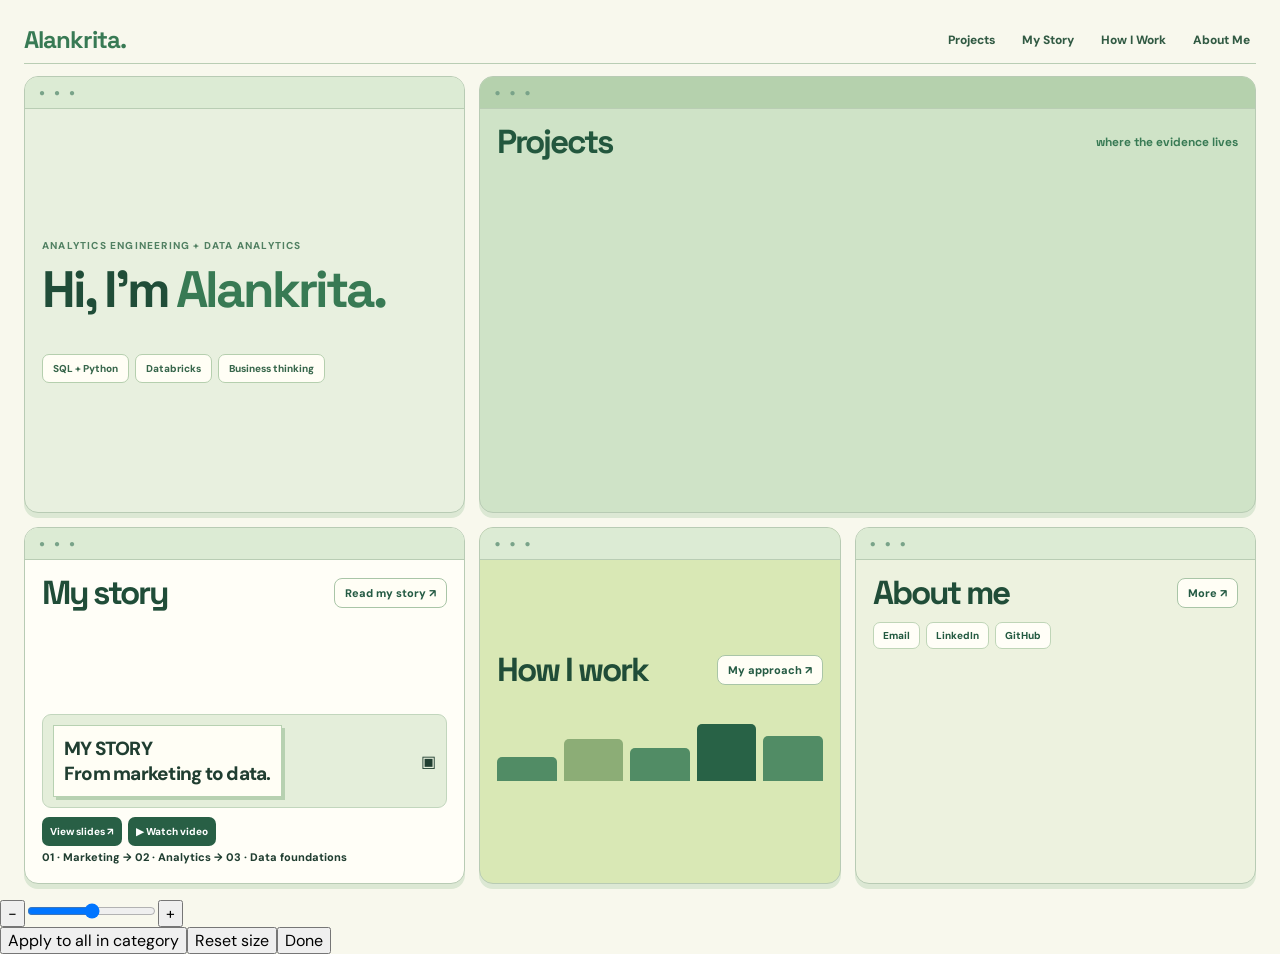
==== commit 029616e4: "Remove editing toolbar and customization controls from public portfolio HTML" ====
--- a/index.html
+++ b/index.html
@@ -42,7 +42,7 @@
 
 /* Public visitors never see editor controls. Editing requires an explicit URL flag. */
 body:not(.owner-edit) .editor-actions,body:not(.owner-edit) .layout-toolbar,body:not(.owner-edit) #floatingEditor,body:not(.owner-edit) #floatingEditorMenu,body:not(.owner-edit) #elementControls,body:not(.owner-edit) #elementSelection,body:not(.owner-edit) #fontSizePanel,body:not(.owner-edit) .widget-handle,body:not(.owner-edit) .widget-resize,body:not(.owner-edit) .image-drag,body:not(.owner-edit) .image-size{display:none!important}
-</style></head><body><script>if(new URLSearchParams(location.search).get("edit")==="1")document.body.classList.add("owner-edit");</script><div class="shell"><header class="top"><div class="logo">Alankrita.</div><nav class="nav"><button onclick="openDetail('projects')">Projects</button><button onclick="openDetail('story')">My Story</button><button onclick="openDetail('how')">How I Work</button><button onclick="openDetail('about')">About Me</button></nav><div class="editor-actions"><button class="edit" id="layoutToggle" onclick="toggleLayout()">▦ Edit layout</button><button class="edit" onclick="editSite()">✎ Edit fonts & text</button><button class="edit" id="sizeModeButton" onclick="toggleFontSizeMode()">Aa Text sizes</button></div></header><div class="layout-toolbar" id="layoutToolbar" hidden><span>Drag windows to move · Drag bottom-right corners to resize</span><button onclick="addImageFromPicker()">+ Add image</button><button onclick="addGraphic()">+ Graphic</button><button onclick="toggleFreeEdit()">◇ Edit every element</button><button onclick="undoEdit()">↶ Undo</button><button onclick="redoEdit()">↷ Redo</button><button onclick="resetLayout()">Reset layout</button><button onclick="downloadData()">Export changes</button><button onclick="toggleLayout()">Done</button></div><input type="file" id="imagePicker" accept="image/*" hidden onchange="receiveImageFiles(this.files)"><main class="dashboard" id="desktopGrid"><section class="tile intro" data-widget="intro"><div class="eyebrow">ANALYTICS ENGINEERING + DATA ANALYTICS</div><h1>Hi, I’m <em>Alankrita.</em></h1><p id="intro"></p><div class="chips"><span>SQL + Python</span><span>Databricks</span><span>Business thinking</span></div></section><section class="tile projects" data-widget="projects"><div class="head"><h2>Projects</h2><span class="hand">where the evidence lives</span></div><div class="projectlist" id="projects"></div></section><section class="tile story" data-widget="story"><div class="head"><h2>My story</h2><button onclick="openDetail('story')">Read my story ↗</button></div><p id="story"></p><div class="story-art"><div class="mini-slide">MY STORY<br>From marketing to data.</div><span>▣</span></div><div class="story-actions"><button onclick="openDetail('story')">View slides ↗</button><button onclick="openStoryVideo()">▶ Watch video</button></div><div class="steps">01 · Marketing → 02 · Analytics → 03 · Data foundations</div></section><section class="tile how" data-widget="how"><div class="head"><h2>How I work</h2><button onclick="openDetail('how')">My approach ↗</button></div><p id="how"></p><div class="widget-graphic"><span></span><span></span><span></span><span></span><span></span></div></section><section class="tile about" data-widget="about"><div class="head"><h2>About me</h2><button onclick="openDetail('about')">More ↗</button></div><p id="about"></p><div class="links"><a id="email">Email</a><a id="linkedin" target="_blank" rel="noopener noreferrer">LinkedIn</a><a id="github" target="_blank" rel="noopener noreferrer">GitHub</a></div></section></main></div><button id="floatingEditor" type="button" onclick="toggleEditorMenu()" aria-label="Open website editing tools">✎ Customize</button><div id="floatingEditorMenu" hidden><button onclick="undoEdit();toggleEditorMenu()">↶ Undo</button><button onclick="redoEdit();toggleEditorMenu()">↷ Redo</button><button onclick="toggleFontSizeMode();toggleEditorMenu()">Aa Resize text</button><button onclick="toggleLayout();toggleEditorMenu()">▦ Move widgets</button><button onclick="toggleFreeEdit();toggleEditorMenu()">◇ Edit every element</button><button onclick="editSite();toggleEditorMenu()">Fonts, colors & content</button><button onclick="addImageFromPicker();toggleEditorMenu()">+ Add image</button></div><div id="elementControls" hidden><strong id="elementLabel">Selected element</strong><span>Drag to move · corner to resize</span><button onclick="undoEdit()">↶ Undo</button><button onclick="redoEdit()">↷ Redo</button><button onclick="duplicateSelected()">Duplicate</button><button onclick="resetSelectedElement()">Reset</button><button onclick="toggleFreeEdit()">Done</button></div><div id="elementSelection" hidden><div id="elementMove" title="Drag element">Move</div><div id="elementResize" title="Resize element">↘</div></div><div class="font-size-panel" id="fontSizePanel" hidden><strong>Text size</strong><div id="fontSizeTarget" style="font-size:12px;margin:6px 0"></div><div class="size-row"><button onclick="adjustSelectedFont(-1)">−</button><input id="fontSizeRange" type="range" min="8" max="90" step="1" oninput="setSelectedFontSize(this.value)"><button onclick="adjustSelectedFont(1)">+</button><strong id="fontSizeValue"></strong></div><button onclick="applyFontSizeCategory()" id="applyAllSize">Apply to all in category</button><button onclick="resetSelectedFont()">Reset size</button><button onclick="closeFontPanel()">Done</button></div><div class="overlay" id="overlay" hidden><div class="dialog" role="dialog" aria-modal="true"><button class="close" onclick="closeDialog()" aria-label="Close">×</button><div id="dialogbody"></div></div></div><script>
+</style></head><body><div class="shell"><header class="top"><div class="logo">Alankrita.</div><nav class="nav"><button onclick="openDetail('projects')">Projects</button><button onclick="openDetail('story')">My Story</button><button onclick="openDetail('how')">How I Work</button><button onclick="openDetail('about')">About Me</button></nav></header><main class="dashboard" id="desktopGrid"><section class="tile intro" data-widget="intro"><div class="eyebrow">ANALYTICS ENGINEERING + DATA ANALYTICS</div><h1>Hi, I’m <em>Alankrita.</em></h1><p id="intro"></p><div class="chips"><span>SQL + Python</span><span>Databricks</span><span>Business thinking</span></div></section><section class="tile projects" data-widget="projects"><div class="head"><h2>Projects</h2><span class="hand">where the evidence lives</span></div><div class="projectlist" id="projects"></div></section><section class="tile story" data-widget="story"><div class="head"><h2>My story</h2><button onclick="openDetail('story')">Read my story ↗</button></div><p id="story"></p><div class="story-art"><div class="mini-slide">MY STORY<br>From marketing to data.</div><span>▣</span></div><div class="story-actions"><button onclick="openDetail('story')">View slides ↗</button><button onclick="openStoryVideo()">▶ Watch video</button></div><div class="steps">01 · Marketing → 02 · Analytics → 03 · Data foundations</div></section><section class="tile how" data-widget="how"><div class="head"><h2>How I work</h2><button onclick="openDetail('how')">My approach ↗</button></div><p id="how"></p><div class="widget-graphic"><span></span><span></span><span></span><span></span><span></span></div></section><section class="tile about" data-widget="about"><div class="head"><h2>About me</h2><button onclick="openDetail('about')">More ↗</button></div><p id="about"></p><div class="links"><a id="email">Email</a><a id="linkedin" target="_blank" rel="noopener noreferrer">LinkedIn</a><a id="github" target="_blank" rel="noopener noreferrer">GitHub</a></div></section></main></div><div class="size-row"><button onclick="adjustSelectedFont(-1)">−</button><input id="fontSizeRange" type="range" min="8" max="90" step="1" oninput="setSelectedFontSize(this.value)"><button onclick="adjustSelectedFont(1)">+</button><strong id="fontSizeValue"></strong></div><button onclick="applyFontSizeCategory()" id="applyAllSize">Apply to all in category</button><button onclick="resetSelectedFont()">Reset size</button><button onclick="closeFontPanel()">Done</button></div><div class="overlay" id="overlay" hidden><div class="dialog" role="dialog" aria-modal="true"><button class="close" onclick="closeDialog()" aria-label="Close">×</button><div id="dialogbody"></div></div></div><script>
 const defaults={intro:"Curious about both how data becomes trustworthy and what it can tell us. I build, question and connect the technical work to business decisions.",story:"Marketing was my starting point. Curiosity took me deeper into data.",how:"Clarify → Build → Validate → Analyze → Explain. AI can accelerate the process; I still verify the results.",about:"UMD Smith · MS Marketing Analytics · Dec 2026",email:"",linkedin:"https://www.linkedin.com/",github:"https://github.com/alansri08",headingFont:"Fraunces",bodyFont:"Quicksand",accentFont:"Pacifico",headingColor:"#204d38",bodyColor:"#203e31",accentColor:"#387a54",storyVideo:"",projects:[{title:"Churn data at scale",metric:"21M+ records · 80% less preparation",desc:"Databricks, PySpark and SQL pipeline for subscriber churn analysis.",glyph:"21M",video:"",link:"https://github.com/alansri08/kkbox-churn-prediction"},{title:"Retention, corrected",metric:"24% retention understatement found",desc:"Corrected right-censoring, then investigated a R$261K fulfillment leak.",glyph:"24%",video:"",link:"https://github.com/alansri08/ecommerce-funnel-cohort-analysis"},{title:"Should this feature launch?",metric:"−0.82 pp Day-7 retention",desc:"Detected sample ratio mismatch in a 90K+ user test and recommended holding launch.",glyph:"A/B",video:"",link:"https://github.com/alansri08/mobile-app-growth-experimentation"}]};
 let d;try{d={...defaults,...JSON.parse(localStorage.getItem("alankrita-portfolio")||"{}")}}catch{d=structuredClone(defaults)}if(!Array.isArray(d.projects)||d.projects.length!==3)d.projects=structuredClone(defaults.projects);
 const $=id=>document.getElementById(id),esc=s=>String(s??"").replace(/[&<>"']/g,c=>({"&":"&amp;","<":"&lt;",">":"&gt;",'"':"&quot;","'":"&#39;"}[c]));
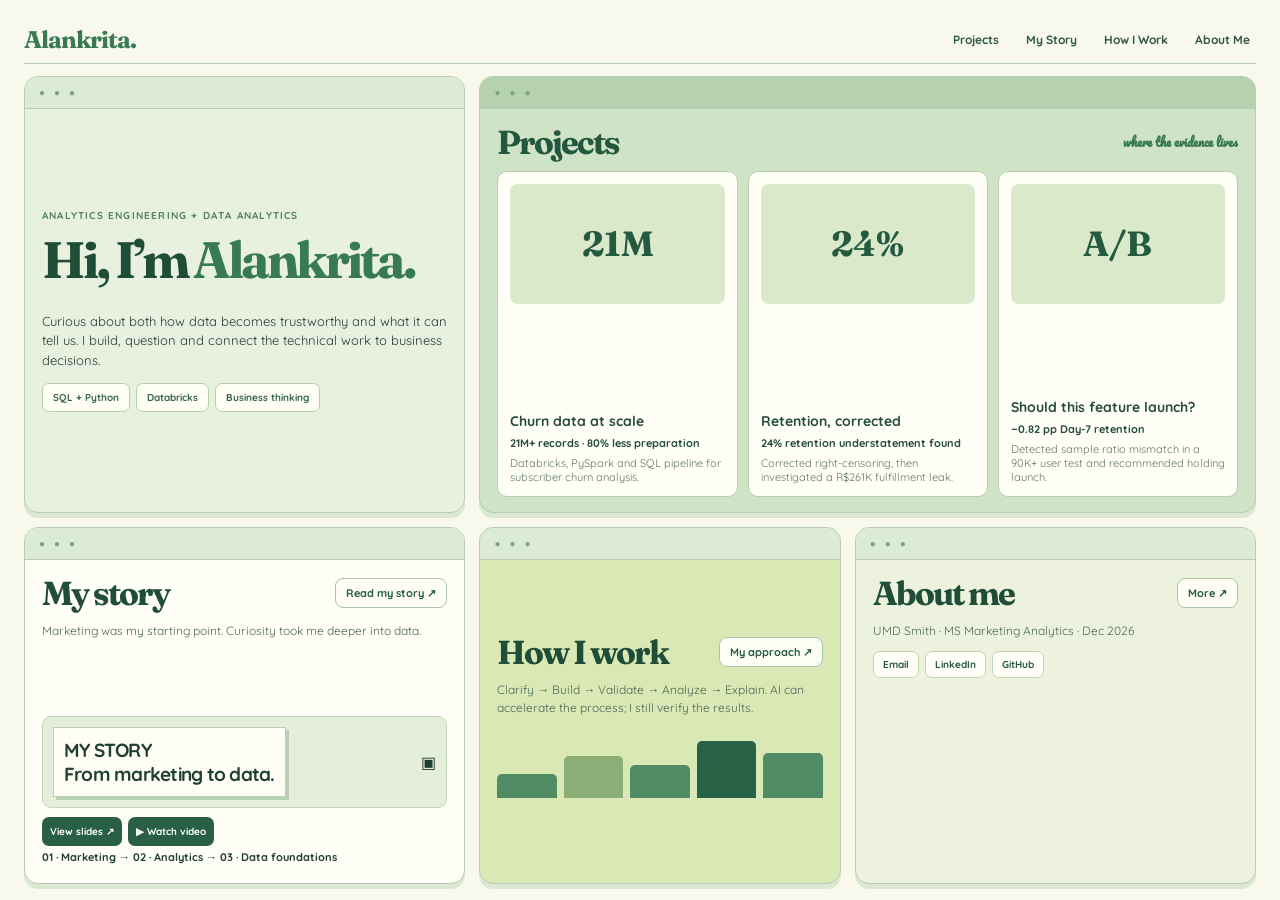
==== commit a3c4e555: "Fix exposed font size toolbar and remove all editor JavaScript from public portfolio" ====
--- a/index.html
+++ b/index.html
@@ -42,13 +42,13 @@
 
 /* Public visitors never see editor controls. Editing requires an explicit URL flag. */
 body:not(.owner-edit) .editor-actions,body:not(.owner-edit) .layout-toolbar,body:not(.owner-edit) #floatingEditor,body:not(.owner-edit) #floatingEditorMenu,body:not(.owner-edit) #elementControls,body:not(.owner-edit) #elementSelection,body:not(.owner-edit) #fontSizePanel,body:not(.owner-edit) .widget-handle,body:not(.owner-edit) .widget-resize,body:not(.owner-edit) .image-drag,body:not(.owner-edit) .image-size{display:none!important}
-</style></head><body><div class="shell"><header class="top"><div class="logo">Alankrita.</div><nav class="nav"><button onclick="openDetail('projects')">Projects</button><button onclick="openDetail('story')">My Story</button><button onclick="openDetail('how')">How I Work</button><button onclick="openDetail('about')">About Me</button></nav></header><main class="dashboard" id="desktopGrid"><section class="tile intro" data-widget="intro"><div class="eyebrow">ANALYTICS ENGINEERING + DATA ANALYTICS</div><h1>Hi, I’m <em>Alankrita.</em></h1><p id="intro"></p><div class="chips"><span>SQL + Python</span><span>Databricks</span><span>Business thinking</span></div></section><section class="tile projects" data-widget="projects"><div class="head"><h2>Projects</h2><span class="hand">where the evidence lives</span></div><div class="projectlist" id="projects"></div></section><section class="tile story" data-widget="story"><div class="head"><h2>My story</h2><button onclick="openDetail('story')">Read my story ↗</button></div><p id="story"></p><div class="story-art"><div class="mini-slide">MY STORY<br>From marketing to data.</div><span>▣</span></div><div class="story-actions"><button onclick="openDetail('story')">View slides ↗</button><button onclick="openStoryVideo()">▶ Watch video</button></div><div class="steps">01 · Marketing → 02 · Analytics → 03 · Data foundations</div></section><section class="tile how" data-widget="how"><div class="head"><h2>How I work</h2><button onclick="openDetail('how')">My approach ↗</button></div><p id="how"></p><div class="widget-graphic"><span></span><span></span><span></span><span></span><span></span></div></section><section class="tile about" data-widget="about"><div class="head"><h2>About me</h2><button onclick="openDetail('about')">More ↗</button></div><p id="about"></p><div class="links"><a id="email">Email</a><a id="linkedin" target="_blank" rel="noopener noreferrer">LinkedIn</a><a id="github" target="_blank" rel="noopener noreferrer">GitHub</a></div></section></main></div><div class="size-row"><button onclick="adjustSelectedFont(-1)">−</button><input id="fontSizeRange" type="range" min="8" max="90" step="1" oninput="setSelectedFontSize(this.value)"><button onclick="adjustSelectedFont(1)">+</button><strong id="fontSizeValue"></strong></div><button onclick="applyFontSizeCategory()" id="applyAllSize">Apply to all in category</button><button onclick="resetSelectedFont()">Reset size</button><button onclick="closeFontPanel()">Done</button></div><div class="overlay" id="overlay" hidden><div class="dialog" role="dialog" aria-modal="true"><button class="close" onclick="closeDialog()" aria-label="Close">×</button><div id="dialogbody"></div></div></div><script>
+</style></head><body><div class="shell"><header class="top"><div class="logo">Alankrita.</div><nav class="nav"><button onclick="openDetail('projects')">Projects</button><button onclick="openDetail('story')">My Story</button><button onclick="openDetail('how')">How I Work</button><button onclick="openDetail('about')">About Me</button></nav></header><main class="dashboard" id="desktopGrid"><section class="tile intro" data-widget="intro"><div class="eyebrow">ANALYTICS ENGINEERING + DATA ANALYTICS</div><h1>Hi, I’m <em>Alankrita.</em></h1><p id="intro"></p><div class="chips"><span>SQL + Python</span><span>Databricks</span><span>Business thinking</span></div></section><section class="tile projects" data-widget="projects"><div class="head"><h2>Projects</h2><span class="hand">where the evidence lives</span></div><div class="projectlist" id="projects"></div></section><section class="tile story" data-widget="story"><div class="head"><h2>My story</h2><button onclick="openDetail('story')">Read my story ↗</button></div><p id="story"></p><div class="story-art"><div class="mini-slide">MY STORY<br>From marketing to data.</div><span>▣</span></div><div class="story-actions"><button onclick="openDetail('story')">View slides ↗</button><button onclick="openStoryVideo()">▶ Watch video</button></div><div class="steps">01 · Marketing → 02 · Analytics → 03 · Data foundations</div></section><section class="tile how" data-widget="how"><div class="head"><h2>How I work</h2><button onclick="openDetail('how')">My approach ↗</button></div><p id="how"></p><div class="widget-graphic"><span></span><span></span><span></span><span></span><span></span></div></section><section class="tile about" data-widget="about"><div class="head"><h2>About me</h2><button onclick="openDetail('about')">More ↗</button></div><p id="about"></p><div class="links"><a id="email">Email</a><a id="linkedin" target="_blank" rel="noopener noreferrer">LinkedIn</a><a id="github" target="_blank" rel="noopener noreferrer">GitHub</a></div></section></main></div><div class="overlay" id="overlay" hidden><div class="dialog" role="dialog" aria-modal="true"><button class="close" onclick="closeDialog()" aria-label="Close">×</button><div id="dialogbody"></div></div></div><script>
 const defaults={intro:"Curious about both how data becomes trustworthy and what it can tell us. I build, question and connect the technical work to business decisions.",story:"Marketing was my starting point. Curiosity took me deeper into data.",how:"Clarify → Build → Validate → Analyze → Explain. AI can accelerate the process; I still verify the results.",about:"UMD Smith · MS Marketing Analytics · Dec 2026",email:"",linkedin:"https://www.linkedin.com/",github:"https://github.com/alansri08",headingFont:"Fraunces",bodyFont:"Quicksand",accentFont:"Pacifico",headingColor:"#204d38",bodyColor:"#203e31",accentColor:"#387a54",storyVideo:"",projects:[{title:"Churn data at scale",metric:"21M+ records · 80% less preparation",desc:"Databricks, PySpark and SQL pipeline for subscriber churn analysis.",glyph:"21M",video:"",link:"https://github.com/alansri08/kkbox-churn-prediction"},{title:"Retention, corrected",metric:"24% retention understatement found",desc:"Corrected right-censoring, then investigated a R$261K fulfillment leak.",glyph:"24%",video:"",link:"https://github.com/alansri08/ecommerce-funnel-cohort-analysis"},{title:"Should this feature launch?",metric:"−0.82 pp Day-7 retention",desc:"Detected sample ratio mismatch in a 90K+ user test and recommended holding launch.",glyph:"A/B",video:"",link:"https://github.com/alansri08/mobile-app-growth-experimentation"}]};
 let d;try{d={...defaults,...JSON.parse(localStorage.getItem("alankrita-portfolio")||"{}")}}catch{d=structuredClone(defaults)}if(!Array.isArray(d.projects)||d.projects.length!==3)d.projects=structuredClone(defaults.projects);
 const $=id=>document.getElementById(id),esc=s=>String(s??"").replace(/[&<>"']/g,c=>({"&":"&amp;","<":"&lt;",">":"&gt;",'"':"&quot;","'":"&#39;"}[c]));
 function embed(raw){try{const u=new URL(raw);const h=u.hostname.replace(/^www\./,"");let id;if(h==="youtu.be")id=u.pathname.split("/")[1];else if(["youtube.com","m.youtube.com","youtube-nocookie.com"].includes(h))id=u.searchParams.get("v")||u.pathname.match(/^\/(?:embed|shorts|live)\/([^/]+)/)?.[1];if(id&&/^[a-zA-Z0-9_-]{11}$/.test(id))return "https://www.youtube-nocookie.com/embed/"+id;if(["loom.com","share.loom.com"].includes(h)){id=u.pathname.match(/^\/(?:share|embed)\/([a-zA-Z0-9-]+)/)?.[1];if(id&&/^[a-zA-Z0-9-]{12,}$/.test(id))return "https://www.loom.com/embed/"+id}}catch{}return null}
 function video(raw){const src=embed(raw);return src?'<iframe class="video" loading="lazy" allow="accelerometer; autoplay; encrypted-media; picture-in-picture" allowfullscreen title="Video walkthrough" src="'+esc(src)+'"></iframe>':""}
-function render(){for(const k of ["intro","story","how","about"])$(k).textContent=d[k];$("projects").innerHTML=d.projects.map((p,i)=>'<button class="project" onclick="openDetail('+i+')"><span class="glyph">'+esc(p.glyph)+'</span><span><b>'+esc(p.title)+'</b><strong>'+esc(p.metric)+'</strong><small>'+esc(p.desc)+'</small></span></button>').join("");$("email").href=d.email?"mailto:"+d.email:"#";$("linkedin").href=d.linkedin;$("github").href=d.github;document.documentElement.style.setProperty("--h",'"'+d.headingFont+'"');document.documentElement.style.setProperty("--b",'"'+d.bodyFont+'"');document.documentElement.style.setProperty("--a",'"'+d.accentFont+'"');document.documentElement.style.setProperty("--heading-color",d.headingColor||"#204d38");document.documentElement.style.setProperty("--body-color",d.bodyColor||"#203e31");document.documentElement.style.setProperty("--accent-color",d.accentColor||"#387a54");const fonts=[d.headingFont,d.bodyFont,d.accentFont];let link=$("fontlink");if(!link){link=document.createElement("link");link.id="fontlink";link.rel="stylesheet";document.head.appendChild(link)}link.href="https://fonts.googleapis.com/css2?"+[...new Set(fonts)].map(x=>"family="+encodeURIComponent(x).replace(/%20/g,"+").replace(/%2B/g,"+")).join("&")+"&display=swap";applyFontSizes();applyElementStyles()}
+function render(){for(const k of ["intro","story","how","about"])$(k).textContent=d[k];$("projects").innerHTML=d.projects.map((p,i)=>'<button class="project" onclick="openDetail('+i+')"><span class="glyph">'+esc(p.glyph)+'</span><span><b>'+esc(p.title)+'</b><strong>'+esc(p.metric)+'</strong><small>'+esc(p.desc)+'</small></span></button>').join("");$("email").href=d.email?"mailto:"+d.email:"#";$("linkedin").href=d.linkedin;$("github").href=d.github;document.documentElement.style.setProperty("--h",'"'+d.headingFont+'"');document.documentElement.style.setProperty("--b",'"'+d.bodyFont+'"');document.documentElement.style.setProperty("--a",'"'+d.accentFont+'"');document.documentElement.style.setProperty("--heading-color",d.headingColor||"#204d38");document.documentElement.style.setProperty("--body-color",d.bodyColor||"#203e31");document.documentElement.style.setProperty("--accent-color",d.accentColor||"#387a54");const fonts=[d.headingFont,d.bodyFont,d.accentFont];let link=$("fontlink");if(!link){link=document.createElement("link");link.id="fontlink";link.rel="stylesheet";document.head.appendChild(link)}link.href="https://fonts.googleapis.com/css2?"+[...new Set(fonts)].map(x=>"family="+encodeURIComponent(x).replace(/%20/g,"+").replace(/%2B/g,"+")).join("&")+"&display=swap";}
 function show(html){$("dialogbody").innerHTML=html;$("overlay").hidden=false}
 function closeDialog(){$("overlay").hidden=true;$("dialogbody").innerHTML=""}
 function openStoryVideo(){show("<h2>My Story — Video</h2>"+(video(d.storyVideo)||'<p class="muted">Add your YouTube or Loom link using Edit site to play your video here.</p>'))}
@@ -56,70 +56,8 @@
 const field=(label,key,val,type="text")=>'<label class="field '+(type==="textarea"?"full":"")+'">'+esc(label)+(type==="textarea"?'<textarea data-key="'+esc(key)+'">'+esc(val)+'</textarea>':'<input data-key="'+esc(key)+'" value="'+esc(val)+'">')+'</label>';
 const colorField=(label,key,val)=>'<label class="field">'+esc(label)+'<input type="color" data-key="'+esc(key)+'" value="'+esc(val)+'" style="height:46px;width:100%;cursor:pointer"></label>';
 const choose=(label,key,val,opts)=>'<label class="field">'+esc(label)+'<select data-key="'+esc(key)+'">'+opts.map(o=>'<option '+(o===val?"selected":"")+'>'+esc(o)+'</option>').join("")+'</select></label>';
-function editSite(){if(!document.body.classList.contains("owner-edit"))return;let h='<h2>Edit your portfolio</h2><p class="muted">Try fonts and colors live. Changes appear immediately in the sample below and on the website behind this panel. Download updated data to publish.</p><div class="editorgrid">';h+='<div class="full live-preview"><span class="live-tag">LIVE TYPOGRAPHY PREVIEW</span><h2 id="liveHeading">Hi, I’m Alankrita.</h2><p id="liveBody">Curiosity meets data. The details matter.</p><div id="liveAccent">A little personality ✳</div></div>';for(const k of ["intro","story","how","about"])h+=field(k==="how"?"How I Work":k[0].toUpperCase()+k.slice(1),k,d[k],"textarea");for(const k of ["email","linkedin","github","storyVideo"])h+=field(k==="storyVideo"?"My Story YouTube/Loom URL":k,k,d[k]);h+=choose("Heading font","headingFont",d.headingFont,["Fraunces","DM Serif Display","Playfair Display","Cormorant Garamond","Berkshire Swash","Abril Fatface","Yeseva One","Righteous","Lobster","Pacifico","Poppins","Quicksand","Space Grotesk"])+choose("Body font","bodyFont",d.bodyFont,["DM Sans","Quicksand","Poppins","Montserrat","Lora","Nunito","Outfit","Manrope","Space Grotesk"])+choose("Handwritten font","accentFont",d.accentFont,["Pacifico","Lobster","Berkshire Swash","Satisfy","Dancing Script","Caveat","Cormorant Garamond"]);h+=colorField("Heading color","headingColor",d.headingColor||"#204d38")+colorField("Body text color","bodyColor",d.bodyColor||"#203e31")+colorField("Accent color","accentColor",d.accentColor||"#387a54");d.projects.forEach((p,i)=>{h+='<div class="full"><h3>Project '+(i+1)+'</h3></div>';for(const k of ["title","metric","desc","video","link"])h+=field(k==="video"?"YouTube/Loom URL":k,"p"+i+"."+k,p[k],k==="desc"?"textarea":"text")});h+='</div><button class="action" onclick="saveEdits()">Save locally</button><button class="action" onclick="downloadData()">Download updated data</button><p class="muted">To publish: replace data.json in your GitHub repository with the downloaded file. The live website loads that file for all visitors. Local edits are visible only to you until published.</p>';show(h);document.querySelectorAll("[data-key]").forEach(el=>{el.addEventListener("input",liveEdit);el.addEventListener("change",liveEdit)});livePreview()}
-function livePreview(){const h=$("liveHeading"),b=$("liveBody"),a=$("liveAccent");if(!h)return;h.style.fontFamily='"'+d.headingFont+'",serif';h.style.color=d.headingColor||"#204d38";b.style.fontFamily='"'+d.bodyFont+'",sans-serif';b.style.color=d.bodyColor||"#203e31";a.style.fontFamily='"'+d.accentFont+'",cursive';a.style.color=d.accentColor||"#387a54"}
-function liveEdit(){readEdits();render();livePreview();saveSite()}
-function readEdits(){document.querySelectorAll("[data-key]").forEach(el=>{const key=el.dataset.key;if(/^p[0-9]+\./.test(key)){const m=key.match(/^p(\d+)\.(\w+)$/);if(m)d.projects[+m[1]][m[2]]=el.value}else d[key]=el.value})}
-function saveEdits(){readEdits();saveSite();render();closeDialog()}
-function downloadData(){readEdits();const blob=new Blob([JSON.stringify(d,null,2)],{type:"application/json"});const a=document.createElement("a");a.href=URL.createObjectURL(blob);a.download="data.json";a.click();setTimeout(()=>URL.revokeObjectURL(a.href),1000);saveSite();render()}
 
-const widgetKeys=["intro","projects","story","how","about"];
-const defaultLayout={intro:[0,0,32,52],projects:[33,0,67,52],story:[0,54,32,46],how:[33,54,32,46],about:[66,54,34,46]};
-let editingLayout=false;
-function layoutPositions(){const saved=d.layout&&typeof d.layout==="object"?d.layout:{};return Object.fromEntries(widgetKeys.map(k=>[k,Array.isArray(saved[k])&&saved[k].length===4?saved[k]:defaultLayout[k]]))}
-function applyLayout(){const grid=$("desktopGrid");if(!grid)return;grid.classList.toggle("layout-mode",editingLayout||!!d.layout&&innerWidth>800);$("layoutToolbar").hidden=!editingLayout;$("layoutToggle").textContent=editingLayout?"✓ Layout mode":"▦ Edit layout";widgetKeys.forEach(k=>{const el=grid.querySelector('[data-widget="'+k+'"]');if(!el)return;if((editingLayout||d.layout)&&innerWidth>800){const p=layoutPositions()[k];el.style.left=p[0]+"%";el.style.top=p[1]+"%";el.style.width=p[2]+"%";el.style.height=p[3]+"%"}else{el.style.left="";el.style.top="";el.style.width="";el.style.height=""}el.querySelectorAll(".widget-handle,.widget-resize").forEach(n=>n.remove());if(editingLayout){const handle=document.createElement("div");handle.className="widget-handle";handle.setAttribute("aria-label","Drag "+k+" window");el.appendChild(handle);const resize=document.createElement("div");resize.className="widget-resize";resize.setAttribute("aria-label","Resize "+k+" window");el.appendChild(resize);if(innerWidth>800){handle.addEventListener("pointerdown",e=>startWidgetPointer(e,k,"move"));resize.addEventListener("pointerdown",e=>startWidgetPointer(e,k,"resize"))}}});renderFreeImages()}
-function toggleLayout(){if(!document.body.classList.contains("owner-edit"))return;editingLayout=!editingLayout;if(editingLayout&&!d.layout)d.layout=structuredClone(defaultLayout);applyLayout();saveSite()}
-function resetLayout(){d.layout=structuredClone(defaultLayout);applyLayout();saveSite()}
-function startWidgetPointer(e,k,mode){if(!editingLayout||innerWidth<=800||e.button!==0)return;e.preventDefault();const grid=$("desktopGrid"),tile=grid.querySelector('[data-widget="'+k+'"]');const bounds=grid.getBoundingClientRect(),p=layoutPositions()[k].slice();const startX=e.clientX,startY=e.clientY;const handle=e.currentTarget;handle.setPointerCapture(e.pointerId);tile.classList.add("dragging");const onMove=ev=>{const dx=(ev.clientX-startX)/bounds.width*100,dy=(ev.clientY-startY)/bounds.height*100;let next;if(mode==="move"){next=[Math.max(0,Math.min(100-p[2],p[0]+dx)),Math.max(0,Math.min(100-p[3],p[1]+dy)),p[2],p[3]]}else{next=[p[0],p[1],Math.max(15,Math.min(100-p[0],p[2]+dx)),Math.max(20,Math.min(100-p[1],p[3]+dy))]}d.layout=d.layout||{};d.layout[k]=next;tile.style.left=next[0]+"%";tile.style.top=next[1]+"%";tile.style.width=next[2]+"%";tile.style.height=next[3]+"%"};const finish=()=>{handle.removeEventListener("pointermove",onMove);handle.removeEventListener("pointerup",finish);handle.removeEventListener("pointercancel",finish);tile.classList.remove("dragging");saveSite()};handle.addEventListener("pointermove",onMove);handle.addEventListener("pointerup",finish);handle.addEventListener("pointercancel",finish)}
-
-const undoHistory=[],redoHistory=[];let historyRestoring=false;
-function saveSite(){try{const next=JSON.stringify(d),previous=localStorage.getItem("alankrita-portfolio");if(previous===next)return;if(!historyRestoring&&previous){undoHistory.push(previous);if(undoHistory.length>60)undoHistory.shift();redoHistory.length=0}localStorage.setItem("alankrita-portfolio",next)}catch(e){alert("Browser storage is full. Try a smaller image or export your data now.")}}
-function restoreHistory(snapshot){historyRestoring=true;try{d=JSON.parse(snapshot);localStorage.setItem("alankrita-portfolio",snapshot);render();applyLayout();applyElementStyles();renderFreeImages();closeFontPanel();selectedElement=null;if(!$("overlay").hidden)closeDialog()}finally{historyRestoring=false}}
-function undoEdit(){if(!undoHistory.length){alert("Nothing to undo yet.");return}const current=localStorage.getItem("alankrita-portfolio")||JSON.stringify(d);redoHistory.push(current);restoreHistory(undoHistory.pop())}
-function redoEdit(){if(!redoHistory.length){alert("Nothing to redo yet.");return}const current=localStorage.getItem("alankrita-portfolio")||JSON.stringify(d);undoHistory.push(current);restoreHistory(redoHistory.pop())}
-document.addEventListener("keydown",e=>{if(!document.body.classList.contains("owner-edit"))return;if(!(e.ctrlKey||e.metaKey)||e.altKey)return;const k=e.key.toLowerCase();if(k!=="z"&&k!=="y")return;if(!undoHistory.length&&!redoHistory.length)return;e.preventDefault();e.stopImmediatePropagation();if(e.target instanceof HTMLElement&&e.target.matches("input,textarea,[contenteditable=true]"))e.target.blur();if(k==="y"||(k==="z"&&e.shiftKey))redoEdit();else undoEdit()},true);
-function addImageFromPicker(){if(!editingLayout){toggleLayout()}$("imagePicker").click()}
-function receiveImageFiles(files){for(const file of Array.from(files||[])){if(!file.type.startsWith("image/"))continue;if(file.size>5*1024*1024){alert("Please use an image smaller than 5 MB.");continue}const reader=new FileReader();reader.onload=()=>{addFreeImage(String(reader.result));$("imagePicker").value=""};reader.readAsDataURL(file)}}
-function addFreeImage(src){if(!/^data:image\/(png|jpeg|webp|gif|svg\+xml);base64,/.test(src))return;d.images=Array.isArray(d.images)?d.images:[];d.images.push({id:"img"+Date.now()+Math.random().toString(36).slice(2),src,x:36,y:25,w:22,h:30});saveSite();renderFreeImages()}
-function addGraphic(){if(!editingLayout)toggleLayout();const svg='<svg xmlns="http://www.w3.org/2000/svg" width="420" height="260" viewBox="0 0 420 260"><rect x="10" y="10" width="400" height="240" rx="25" fill="#d9e9c8"/><circle cx="95" cy="115" r="54" fill="#79ab7e"/><rect x="180" y="72" width="35" height="125" rx="9" fill="#285d42"/><rect x="235" y="105" width="35" height="92" rx="9" fill="#4e9167"/><rect x="290" y="45" width="35" height="152" rx="9" fill="#87b775"/><path d="M45 205H365" stroke="#285d42" stroke-width="6"/></svg>';addFreeImage("data:image/svg+xml;base64,"+btoa(svg))}
-function renderFreeImages(){const grid=$("desktopGrid");if(!grid)return;grid.classList.toggle("image-editing",editingLayout);grid.querySelectorAll(".free-image").forEach(el=>el.remove());if(!Array.isArray(d.images))return;for(const item of d.images){if(!item||!/^data:image\/(png|jpeg|webp|gif|svg\+xml);base64,/.test(item.src))continue;const el=document.createElement("div");el.className="free-image";el.style.left=item.x+"%";el.style.top=item.y+"%";el.style.width=item.w+"%";el.style.height=item.h+"%";const img=document.createElement("img");img.src=item.src;img.alt="Decorative portfolio graphic";el.appendChild(img);if(editingLayout){const move=document.createElement("div");move.className="image-drag";move.title="Drag to move";el.appendChild(move);const size=document.createElement("div");size.className="image-size";size.textContent="↘";size.title="Drag to resize";el.appendChild(size);const del=document.createElement("button");del.className="image-delete";del.textContent="×";del.title="Remove image";del.onclick=()=>{d.images=d.images.filter(x=>x.id!==item.id);saveSite();renderFreeImages()};el.appendChild(del);move.addEventListener("pointerdown",e=>moveFreeImage(e,item,el,false));size.addEventListener("pointerdown",e=>moveFreeImage(e,item,el,true))}grid.appendChild(el)}}
-function moveFreeImage(e,item,el,resizing){if(!editingLayout||e.button!==0)return;e.preventDefault();e.stopPropagation();const handle=e.currentTarget,grid=$("desktopGrid"),b=grid.getBoundingClientRect(),origin={...item},sx=e.clientX,sy=e.clientY;handle.setPointerCapture(e.pointerId);const onMove=ev=>{const dx=(ev.clientX-sx)/b.width*100,dy=(ev.clientY-sy)/b.height*100;if(resizing){item.w=Math.max(5,Math.min(100-item.x,origin.w+dx));item.h=Math.max(5,Math.min(100-item.y,origin.h+dy))}else{item.x=Math.max(0,Math.min(100-item.w,origin.x+dx));item.y=Math.max(0,Math.min(100-item.h,origin.y+dy))}el.style.left=item.x+"%";el.style.top=item.y+"%";el.style.width=item.w+"%";el.style.height=item.h+"%"};const end=()=>{handle.removeEventListener("pointermove",onMove);handle.removeEventListener("pointerup",end);handle.removeEventListener("pointercancel",end);saveSite()};handle.addEventListener("pointermove",onMove);handle.addEventListener("pointerup",end);handle.addEventListener("pointercancel",end)}
-document.addEventListener("paste",e=>{if(!editingLayout||(e.target instanceof Element&&e.target.closest("input,textarea,[contenteditable=true]")))return;const images=Array.from(e.clipboardData?.items||[]).filter(x=>x.type.startsWith("image/"));if(!images.length)return;e.preventDefault();receiveImageFiles(images.map(x=>x.getAsFile()).filter(Boolean))});
-
-
-let fontSizeMode=false,selectedFontKey=null;
-function fontTargets(){const entries=[["hero-title",".intro h1"],["eyebrow",".intro .eyebrow"],["hero-body",".intro p"],["projects-title",".projects h2"],["story-title",".story h2"],["story-body",".story p"],["how-title",".how h2"],["how-body",".how p"],["about-title",".about h2"],["about-body",".about p"],["story-slide",".mini-slide"],["project-caption",".projects .hand"]];for(let i=0;i<3;i++){entries.push(["project-"+i+"-title",".project:nth-child("+(i+1)+") b"],["project-"+i+"-metric",".project:nth-child("+(i+1)+") strong"],["project-"+i+"-desc",".project:nth-child("+(i+1)+") small"],["project-"+i+"-glyph",".project:nth-child("+(i+1)+") .glyph"])}return entries}
-function applyFontSizes(){for(const [key,selector] of fontTargets()){const el=document.querySelector(selector);if(!el)continue;el.dataset.fontKey=key;if(d.fontSizes&&Number.isFinite(+d.fontSizes[key]))el.style.fontSize=d.fontSizes[key]+"px";else el.style.fontSize=""}}
-function toggleEditorMenu(){if(!document.body.classList.contains("owner-edit"))return;$("floatingEditorMenu").hidden=!$("floatingEditorMenu").hidden}
-function toggleFontSizeMode(){if(!document.body.classList.contains("owner-edit"))return;fontSizeMode=!fontSizeMode;document.body.classList.toggle("font-edit-active",fontSizeMode);$("sizeModeButton").textContent=fontSizeMode?"✓ Done sizing":"Aa Text sizes";if(!fontSizeMode)closeFontPanel();applyFontSizes()}
-function openFontPanel(el){if(!fontSizeMode)return;document.querySelectorAll(".font-edit-selected").forEach(x=>x.classList.remove("font-edit-selected"));el.classList.add("font-edit-selected");selectedFontKey=el.dataset.fontKey;$("fontSizePanel").hidden=false;$("fontSizeTarget").textContent=el.textContent.slice(0,80)+" · "+fontCategory(selectedFontKey).replaceAll("-"," ");const size=Math.round(parseFloat(getComputedStyle(el).fontSize));$("fontSizeRange").value=String(size);$("fontSizeValue").textContent=size+" px"}
-function setSelectedFontSize(value){if(!selectedFontKey)return;const size=Math.max(8,Math.min(90,Number(value)||16));d.fontSizes=d.fontSizes||{};d.fontSizes[selectedFontKey]=size;applyFontSizes();$("fontSizeRange").value=String(size);$("fontSizeValue").textContent=size+" px";saveSite()}
-
-function fontCategory(key){if(!key)return null;if(key.startsWith("project-"))return key.replace(/^project-\d+-/,"project-");if(key.endsWith("-title")||key==="hero-title")return "section-heading";if(key.endsWith("-body")||key==="hero-body")return "section-body";return key}
-function applyFontSizeCategory(){if(!selectedFontKey)return;const size=Number($("fontSizeRange").value);const category=fontCategory(selectedFontKey);d.fontSizes=d.fontSizes||{};let count=0;for(const [key] of fontTargets()){if(fontCategory(key)===category){d.fontSizes[key]=size;count++}}applyFontSizes();saveSite();const button=$("applyAllSize");button.textContent="Applied to "+count+" elements";setTimeout(()=>{if(button)button.textContent="Apply to all in category"},1700)}
-
-function adjustSelectedFont(delta){setSelectedFontSize(Number($("fontSizeRange").value)+delta)}
-function resetSelectedFont(){if(!selectedFontKey)return;if(d.fontSizes)delete d.fontSizes[selectedFontKey];applyFontSizes();const el=document.querySelector('[data-font-key="'+selectedFontKey+'"]');if(el){const size=Math.round(parseFloat(getComputedStyle(el).fontSize));$("fontSizeRange").value=String(size);$("fontSizeValue").textContent=size+" px"}saveSite()}
-function closeFontPanel(){$("fontSizePanel").hidden=true;document.querySelectorAll(".font-edit-selected").forEach(x=>x.classList.remove("font-edit-selected"));selectedFontKey=null}
-document.addEventListener("click",e=>{if(!fontSizeMode||!(e.target instanceof Element))return;const el=e.target.closest("[data-font-key]");if(el&&!e.target.closest(".font-size-panel")){e.preventDefault();e.stopPropagation();openFontPanel(el)}},true);
-
-
-let freeEdit=false,selectedElement=null;
-function elementKey(el){const tile=el.closest("[data-widget]");if(!tile)return null;let key=tile.dataset.widget;let node=el;const chain=[];while(node!==tile){const parent=node.parentElement;if(!parent)return null;chain.unshift(Array.prototype.indexOf.call(parent.children,node));node=parent}return key+":"+chain.join(".")}
-function elementFromKey(key){const [name,path]=key.split(":");let node=document.querySelector('[data-widget="'+name+'"]');if(!node)return null;if(path)for(const part of path.split(".")){node=node?.children[Number(part)];if(!node)return null}return node}
-function applyElementStyles(){for(const [key,style] of Object.entries(d.elementStyles||{})){const el=elementFromKey(key);if(!el||!style)continue;el.style.transform="translate("+Number(style.x||0)+"px,"+Number(style.y||0)+"px)";if(style.w)el.style.width=Number(style.w)+"px";if(style.h)el.style.height=Number(style.h)+"px";el.style.minWidth="0";el.style.minHeight="0";el.style.flexShrink="0"}if(freeEdit)positionElementSelection()}
-function toggleFreeEdit(){if(!document.body.classList.contains("owner-edit"))return;freeEdit=!freeEdit;document.body.classList.toggle("free-edit-mode",freeEdit);$("elementControls").hidden=!freeEdit;if(!freeEdit){selectedElement=null;$("elementSelection").hidden=true}else{$("elementLabel").textContent="Click any element to select"}}
-function selectFreeElement(el){selectedElement=el;$("elementLabel").textContent=el.tagName.toLowerCase()+(el.className&&typeof el.className==="string"?" · "+el.className.split(" ")[0]:"");positionElementSelection()}
-function positionElementSelection(){if(!freeEdit||!selectedElement||!selectedElement.isConnected){$("elementSelection").hidden=true;return}const r=selectedElement.getBoundingClientRect(),sel=$("elementSelection");sel.hidden=false;sel.style.left=r.left+"px";sel.style.top=r.top+"px";sel.style.width=r.width+"px";sel.style.height=r.height+"px"}
-document.addEventListener("click",e=>{if(!freeEdit||!(e.target instanceof Element))return;const el=e.target.closest("#desktopGrid .tile *");if(!el||el.classList.contains("widget-handle")||el.classList.contains("widget-resize"))return;e.preventDefault();e.stopImmediatePropagation();selectFreeElement(el)},true);
-function dragFreeElement(e,resize){if(!freeEdit||!selectedElement)return;e.preventDefault();const handle=e.currentTarget;handle.setPointerCapture(e.pointerId);const el=selectedElement,key=elementKey(el),saved=d.elementStyles?.[key]||{};const initial={x:Number(saved.x||0),y:Number(saved.y||0),w:Number(saved.w||el.getBoundingClientRect().width),h:Number(saved.h||el.getBoundingClientRect().height)};const sx=e.clientX,sy=e.clientY;const move=ev=>{const dx=ev.clientX-sx,dy=ev.clientY-sy;const next=resize?{...initial,w:Math.max(12,initial.w+dx),h:Math.max(12,initial.h+dy)}:{...initial,x:initial.x+dx,y:initial.y+dy};d.elementStyles=d.elementStyles||{};d.elementStyles[key]=next;el.style.transform="translate("+next.x+"px,"+next.y+"px)";el.style.width=next.w+"px";el.style.height=next.h+"px";el.style.minWidth="0";el.style.minHeight="0";el.style.flexShrink="0";positionElementSelection()};const end=()=>{handle.removeEventListener("pointermove",move);handle.removeEventListener("pointerup",end);handle.removeEventListener("pointercancel",end);saveSite()};handle.addEventListener("pointermove",move);handle.addEventListener("pointerup",end);handle.addEventListener("pointercancel",end)}
-$("elementMove").addEventListener("pointerdown",e=>dragFreeElement(e,false));$("elementResize").addEventListener("pointerdown",e=>dragFreeElement(e,true));
-function resetSelectedElement(){if(!selectedElement)return;const key=elementKey(selectedElement);if(d.elementStyles)delete d.elementStyles[key];selectedElement.style.transform="";selectedElement.style.width="";selectedElement.style.height="";selectedElement.style.minWidth="";selectedElement.style.minHeight="";selectedElement.style.flexShrink="";saveSite();positionElementSelection()}
-function duplicateSelected(){if(!selectedElement)return;const el=selectedElement;const clone=el.cloneNode(true);clone.removeAttribute("id");clone.querySelectorAll("[id]").forEach(n=>n.removeAttribute("id"));clone.querySelectorAll("[onclick]").forEach(n=>n.removeAttribute("onclick"));clone.removeAttribute("onclick");el.after(clone);selectFreeElement(clone);saveSite();alert("Duplicated in this editing session. To persist new independent elements across reloads, use Add image; duplicate HTML elements are not yet saved.")}
-window.addEventListener("scroll",positionElementSelection,true);window.addEventListener("resize",positionElementSelection);
-
-window.addEventListener("resize",applyLayout);
-
-document.addEventListener("keydown",e=>{if(e.key==="Escape")closeDialog()});$("overlay").addEventListener("click",e=>{if(e.target===$("overlay"))closeDialog()});
-fetch("data.json").then(r=>r.ok?r.json():null).then(x=>{if(x&&!localStorage.getItem("alankrita-portfolio")){d={...d,...x};render();applyLayout();applyElementStyles()}}).catch(()=>{});render();applyLayout();
+document.addEventListener("keydown",e=>{if(e.key==="Escape")closeDialog()});
+$("overlay").addEventListener("click",e=>{if(e.target===$("overlay"))closeDialog()});
+fetch("data.json").then(r=>r.ok?r.json():null).then(x=>{if(x){d={...d,...x};if(!Array.isArray(d.projects)||d.projects.length!==3)d.projects=structuredClone(defaults.projects)}render()}).catch(()=>render());render();
 </script></body></html>
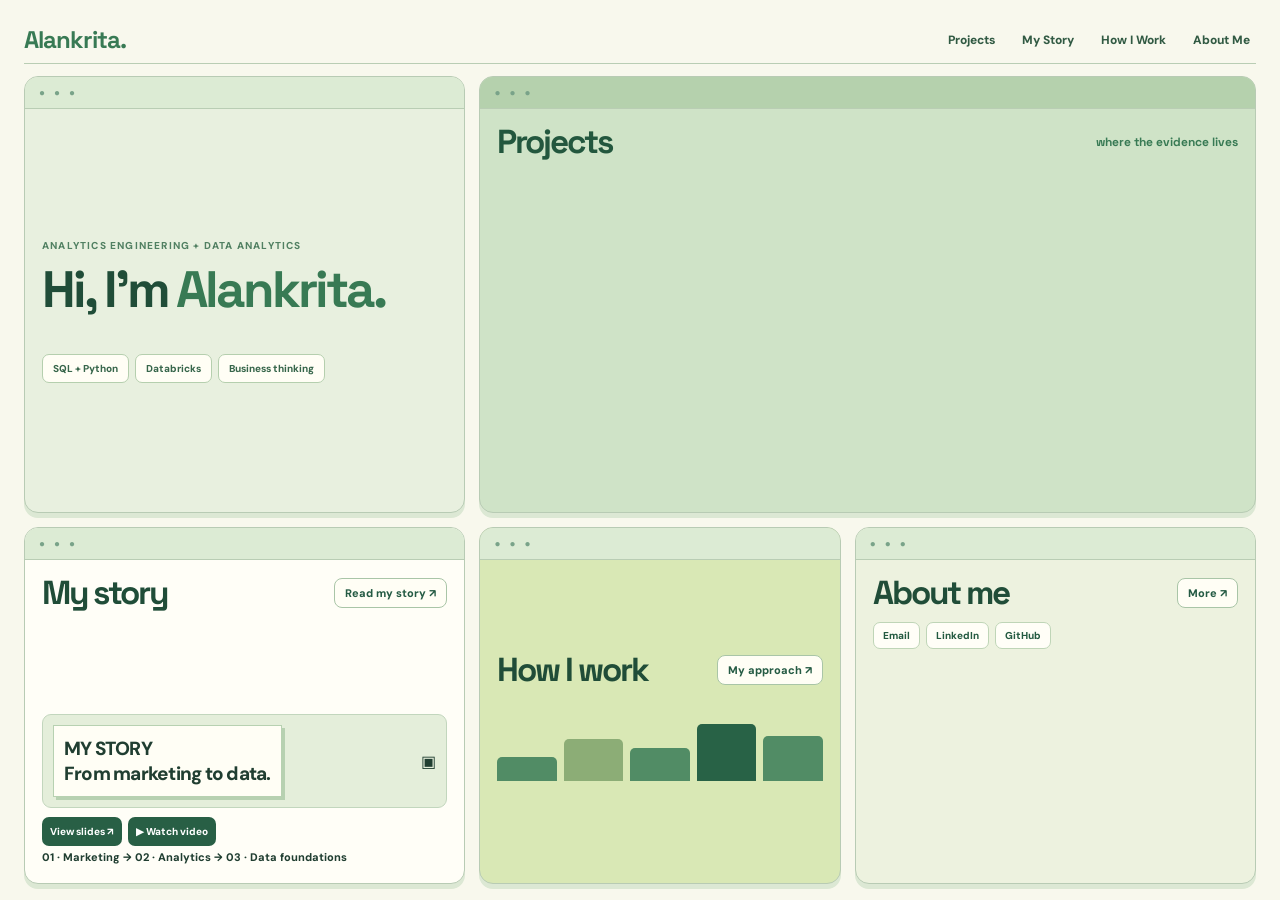
==== commit 6c51f1eb: "Connect public portfolio to visual layout JSON and remove browser-local editor overrides" ====
--- a/index.html
+++ b/index.html
@@ -42,9 +42,12 @@
 
 /* Public visitors never see editor controls. Editing requires an explicit URL flag. */
 body:not(.owner-edit) .editor-actions,body:not(.owner-edit) .layout-toolbar,body:not(.owner-edit) #floatingEditor,body:not(.owner-edit) #floatingEditorMenu,body:not(.owner-edit) #elementControls,body:not(.owner-edit) #elementSelection,body:not(.owner-edit) #fontSizePanel,body:not(.owner-edit) .widget-handle,body:not(.owner-edit) .widget-resize,body:not(.owner-edit) .image-drag,body:not(.owner-edit) .image-size{display:none!important}
+.projectlist{overflow-x:auto;overflow-y:hidden;grid-auto-flow:column;grid-template-columns:none;grid-auto-columns:calc((100% - 20px)/3);scrollbar-width:thin}
+.project{overflow:auto;min-width:0}
+@media(max-width:700px){.projectlist{grid-auto-columns:minmax(150px,78%)}}
 </style></head><body><div class="shell"><header class="top"><div class="logo">Alankrita.</div><nav class="nav"><button onclick="openDetail('projects')">Projects</button><button onclick="openDetail('story')">My Story</button><button onclick="openDetail('how')">How I Work</button><button onclick="openDetail('about')">About Me</button></nav></header><main class="dashboard" id="desktopGrid"><section class="tile intro" data-widget="intro"><div class="eyebrow">ANALYTICS ENGINEERING + DATA ANALYTICS</div><h1>Hi, I’m <em>Alankrita.</em></h1><p id="intro"></p><div class="chips"><span>SQL + Python</span><span>Databricks</span><span>Business thinking</span></div></section><section class="tile projects" data-widget="projects"><div class="head"><h2>Projects</h2><span class="hand">where the evidence lives</span></div><div class="projectlist" id="projects"></div></section><section class="tile story" data-widget="story"><div class="head"><h2>My story</h2><button onclick="openDetail('story')">Read my story ↗</button></div><p id="story"></p><div class="story-art"><div class="mini-slide">MY STORY<br>From marketing to data.</div><span>▣</span></div><div class="story-actions"><button onclick="openDetail('story')">View slides ↗</button><button onclick="openStoryVideo()">▶ Watch video</button></div><div class="steps">01 · Marketing → 02 · Analytics → 03 · Data foundations</div></section><section class="tile how" data-widget="how"><div class="head"><h2>How I work</h2><button onclick="openDetail('how')">My approach ↗</button></div><p id="how"></p><div class="widget-graphic"><span></span><span></span><span></span><span></span><span></span></div></section><section class="tile about" data-widget="about"><div class="head"><h2>About me</h2><button onclick="openDetail('about')">More ↗</button></div><p id="about"></p><div class="links"><a id="email">Email</a><a id="linkedin" target="_blank" rel="noopener noreferrer">LinkedIn</a><a id="github" target="_blank" rel="noopener noreferrer">GitHub</a></div></section></main></div><div class="overlay" id="overlay" hidden><div class="dialog" role="dialog" aria-modal="true"><button class="close" onclick="closeDialog()" aria-label="Close">×</button><div id="dialogbody"></div></div></div><script>
 const defaults={intro:"Curious about both how data becomes trustworthy and what it can tell us. I build, question and connect the technical work to business decisions.",story:"Marketing was my starting point. Curiosity took me deeper into data.",how:"Clarify → Build → Validate → Analyze → Explain. AI can accelerate the process; I still verify the results.",about:"UMD Smith · MS Marketing Analytics · Dec 2026",email:"",linkedin:"https://www.linkedin.com/",github:"https://github.com/alansri08",headingFont:"Fraunces",bodyFont:"Quicksand",accentFont:"Pacifico",headingColor:"#204d38",bodyColor:"#203e31",accentColor:"#387a54",storyVideo:"",projects:[{title:"Churn data at scale",metric:"21M+ records · 80% less preparation",desc:"Databricks, PySpark and SQL pipeline for subscriber churn analysis.",glyph:"21M",video:"",link:"https://github.com/alansri08/kkbox-churn-prediction"},{title:"Retention, corrected",metric:"24% retention understatement found",desc:"Corrected right-censoring, then investigated a R$261K fulfillment leak.",glyph:"24%",video:"",link:"https://github.com/alansri08/ecommerce-funnel-cohort-analysis"},{title:"Should this feature launch?",metric:"−0.82 pp Day-7 retention",desc:"Detected sample ratio mismatch in a 90K+ user test and recommended holding launch.",glyph:"A/B",video:"",link:"https://github.com/alansri08/mobile-app-growth-experimentation"}]};
-let d;try{d={...defaults,...JSON.parse(localStorage.getItem("alankrita-portfolio")||"{}")}}catch{d=structuredClone(defaults)}if(!Array.isArray(d.projects)||d.projects.length!==3)d.projects=structuredClone(defaults.projects);
+let d=structuredClone(defaults)if(!Array.isArray(d.projects))d.projects=structuredClone(defaults.projects);
 const $=id=>document.getElementById(id),esc=s=>String(s??"").replace(/[&<>"']/g,c=>({"&":"&amp;","<":"&lt;",">":"&gt;",'"':"&quot;","'":"&#39;"}[c]));
 function embed(raw){try{const u=new URL(raw);const h=u.hostname.replace(/^www\./,"");let id;if(h==="youtu.be")id=u.pathname.split("/")[1];else if(["youtube.com","m.youtube.com","youtube-nocookie.com"].includes(h))id=u.searchParams.get("v")||u.pathname.match(/^\/(?:embed|shorts|live)\/([^/]+)/)?.[1];if(id&&/^[a-zA-Z0-9_-]{11}$/.test(id))return "https://www.youtube-nocookie.com/embed/"+id;if(["loom.com","share.loom.com"].includes(h)){id=u.pathname.match(/^\/(?:share|embed)\/([a-zA-Z0-9-]+)/)?.[1];if(id&&/^[a-zA-Z0-9-]{12,}$/.test(id))return "https://www.loom.com/embed/"+id}}catch{}return null}
 function video(raw){const src=embed(raw);return src?'<iframe class="video" loading="lazy" allow="accelerometer; autoplay; encrypted-media; picture-in-picture" allowfullscreen title="Video walkthrough" src="'+esc(src)+'"></iframe>':""}
@@ -59,5 +62,9 @@
 
 document.addEventListener("keydown",e=>{if(e.key==="Escape")closeDialog()});
 $("overlay").addEventListener("click",e=>{if(e.target===$("overlay"))closeDialog()});
-fetch("data.json").then(r=>r.ok?r.json():null).then(x=>{if(x){d={...d,...x};if(!Array.isArray(d.projects)||d.projects.length!==3)d.projects=structuredClone(defaults.projects)}render()}).catch(()=>render());render();
-</script></body></html>+fetch("data.json",{cache:"no-store"}).then(r=>r.ok?r.json():null).then(x=>{if(x){d={...d,...x};if(!Array.isArray(d.projects))d.projects=structuredClone(defaults.projects)}render()}).catch(()=>render());render();
+window.PortfolioContent={
+ get:()=>structuredClone(d),
+ set:(next)=>{d={...d,...structuredClone(next||{})};if(!Array.isArray(d.projects))d.projects=structuredClone(defaults.projects);render();window.PortfolioVisual?.draw();}
+};
+</script><script src="./visual-runtime.js" defer></script></body></html>
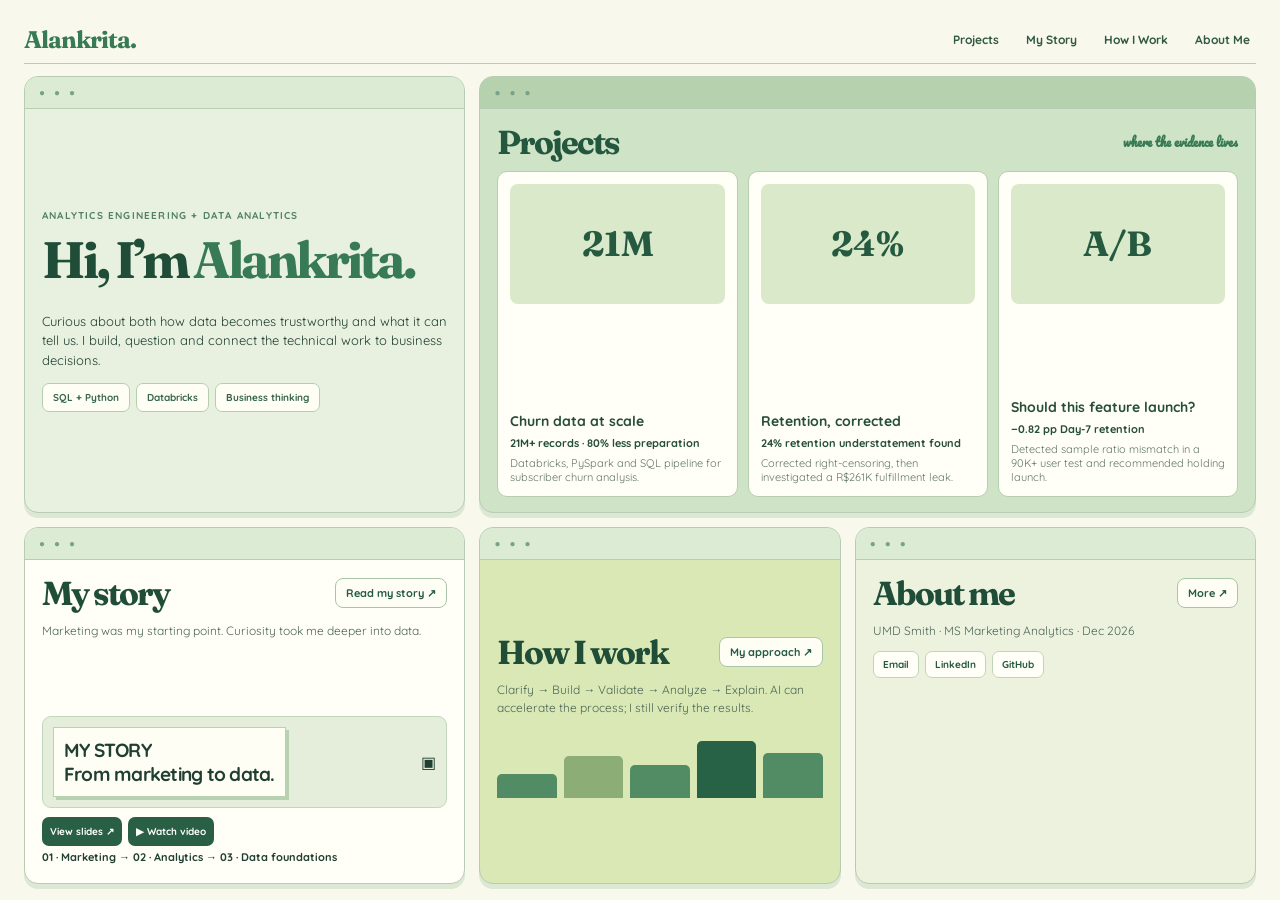
==== commit 85c8866c: "Repair missing JavaScript statement separator in public portfolio preview" ====
--- a/index.html
+++ b/index.html
@@ -47,7 +47,7 @@
 @media(max-width:700px){.projectlist{grid-auto-columns:minmax(150px,78%)}}
 </style></head><body><div class="shell"><header class="top"><div class="logo">Alankrita.</div><nav class="nav"><button onclick="openDetail('projects')">Projects</button><button onclick="openDetail('story')">My Story</button><button onclick="openDetail('how')">How I Work</button><button onclick="openDetail('about')">About Me</button></nav></header><main class="dashboard" id="desktopGrid"><section class="tile intro" data-widget="intro"><div class="eyebrow">ANALYTICS ENGINEERING + DATA ANALYTICS</div><h1>Hi, I’m <em>Alankrita.</em></h1><p id="intro"></p><div class="chips"><span>SQL + Python</span><span>Databricks</span><span>Business thinking</span></div></section><section class="tile projects" data-widget="projects"><div class="head"><h2>Projects</h2><span class="hand">where the evidence lives</span></div><div class="projectlist" id="projects"></div></section><section class="tile story" data-widget="story"><div class="head"><h2>My story</h2><button onclick="openDetail('story')">Read my story ↗</button></div><p id="story"></p><div class="story-art"><div class="mini-slide">MY STORY<br>From marketing to data.</div><span>▣</span></div><div class="story-actions"><button onclick="openDetail('story')">View slides ↗</button><button onclick="openStoryVideo()">▶ Watch video</button></div><div class="steps">01 · Marketing → 02 · Analytics → 03 · Data foundations</div></section><section class="tile how" data-widget="how"><div class="head"><h2>How I work</h2><button onclick="openDetail('how')">My approach ↗</button></div><p id="how"></p><div class="widget-graphic"><span></span><span></span><span></span><span></span><span></span></div></section><section class="tile about" data-widget="about"><div class="head"><h2>About me</h2><button onclick="openDetail('about')">More ↗</button></div><p id="about"></p><div class="links"><a id="email">Email</a><a id="linkedin" target="_blank" rel="noopener noreferrer">LinkedIn</a><a id="github" target="_blank" rel="noopener noreferrer">GitHub</a></div></section></main></div><div class="overlay" id="overlay" hidden><div class="dialog" role="dialog" aria-modal="true"><button class="close" onclick="closeDialog()" aria-label="Close">×</button><div id="dialogbody"></div></div></div><script>
 const defaults={intro:"Curious about both how data becomes trustworthy and what it can tell us. I build, question and connect the technical work to business decisions.",story:"Marketing was my starting point. Curiosity took me deeper into data.",how:"Clarify → Build → Validate → Analyze → Explain. AI can accelerate the process; I still verify the results.",about:"UMD Smith · MS Marketing Analytics · Dec 2026",email:"",linkedin:"https://www.linkedin.com/",github:"https://github.com/alansri08",headingFont:"Fraunces",bodyFont:"Quicksand",accentFont:"Pacifico",headingColor:"#204d38",bodyColor:"#203e31",accentColor:"#387a54",storyVideo:"",projects:[{title:"Churn data at scale",metric:"21M+ records · 80% less preparation",desc:"Databricks, PySpark and SQL pipeline for subscriber churn analysis.",glyph:"21M",video:"",link:"https://github.com/alansri08/kkbox-churn-prediction"},{title:"Retention, corrected",metric:"24% retention understatement found",desc:"Corrected right-censoring, then investigated a R$261K fulfillment leak.",glyph:"24%",video:"",link:"https://github.com/alansri08/ecommerce-funnel-cohort-analysis"},{title:"Should this feature launch?",metric:"−0.82 pp Day-7 retention",desc:"Detected sample ratio mismatch in a 90K+ user test and recommended holding launch.",glyph:"A/B",video:"",link:"https://github.com/alansri08/mobile-app-growth-experimentation"}]};
-let d=structuredClone(defaults)if(!Array.isArray(d.projects))d.projects=structuredClone(defaults.projects);
+let d=structuredClone(defaults);if(!Array.isArray(d.projects))d.projects=structuredClone(defaults.projects);
 const $=id=>document.getElementById(id),esc=s=>String(s??"").replace(/[&<>"']/g,c=>({"&":"&amp;","<":"&lt;",">":"&gt;",'"':"&quot;","'":"&#39;"}[c]));
 function embed(raw){try{const u=new URL(raw);const h=u.hostname.replace(/^www\./,"");let id;if(h==="youtu.be")id=u.pathname.split("/")[1];else if(["youtube.com","m.youtube.com","youtube-nocookie.com"].includes(h))id=u.searchParams.get("v")||u.pathname.match(/^\/(?:embed|shorts|live)\/([^/]+)/)?.[1];if(id&&/^[a-zA-Z0-9_-]{11}$/.test(id))return "https://www.youtube-nocookie.com/embed/"+id;if(["loom.com","share.loom.com"].includes(h)){id=u.pathname.match(/^\/(?:share|embed)\/([a-zA-Z0-9-]+)/)?.[1];if(id&&/^[a-zA-Z0-9-]{12,}$/.test(id))return "https://www.loom.com/embed/"+id}}catch{}return null}
 function video(raw){const src=embed(raw);return src?'<iframe class="video" loading="lazy" allow="accelerometer; autoplay; encrypted-media; picture-in-picture" allowfullscreen title="Video walkthrough" src="'+esc(src)+'"></iframe>':""}
